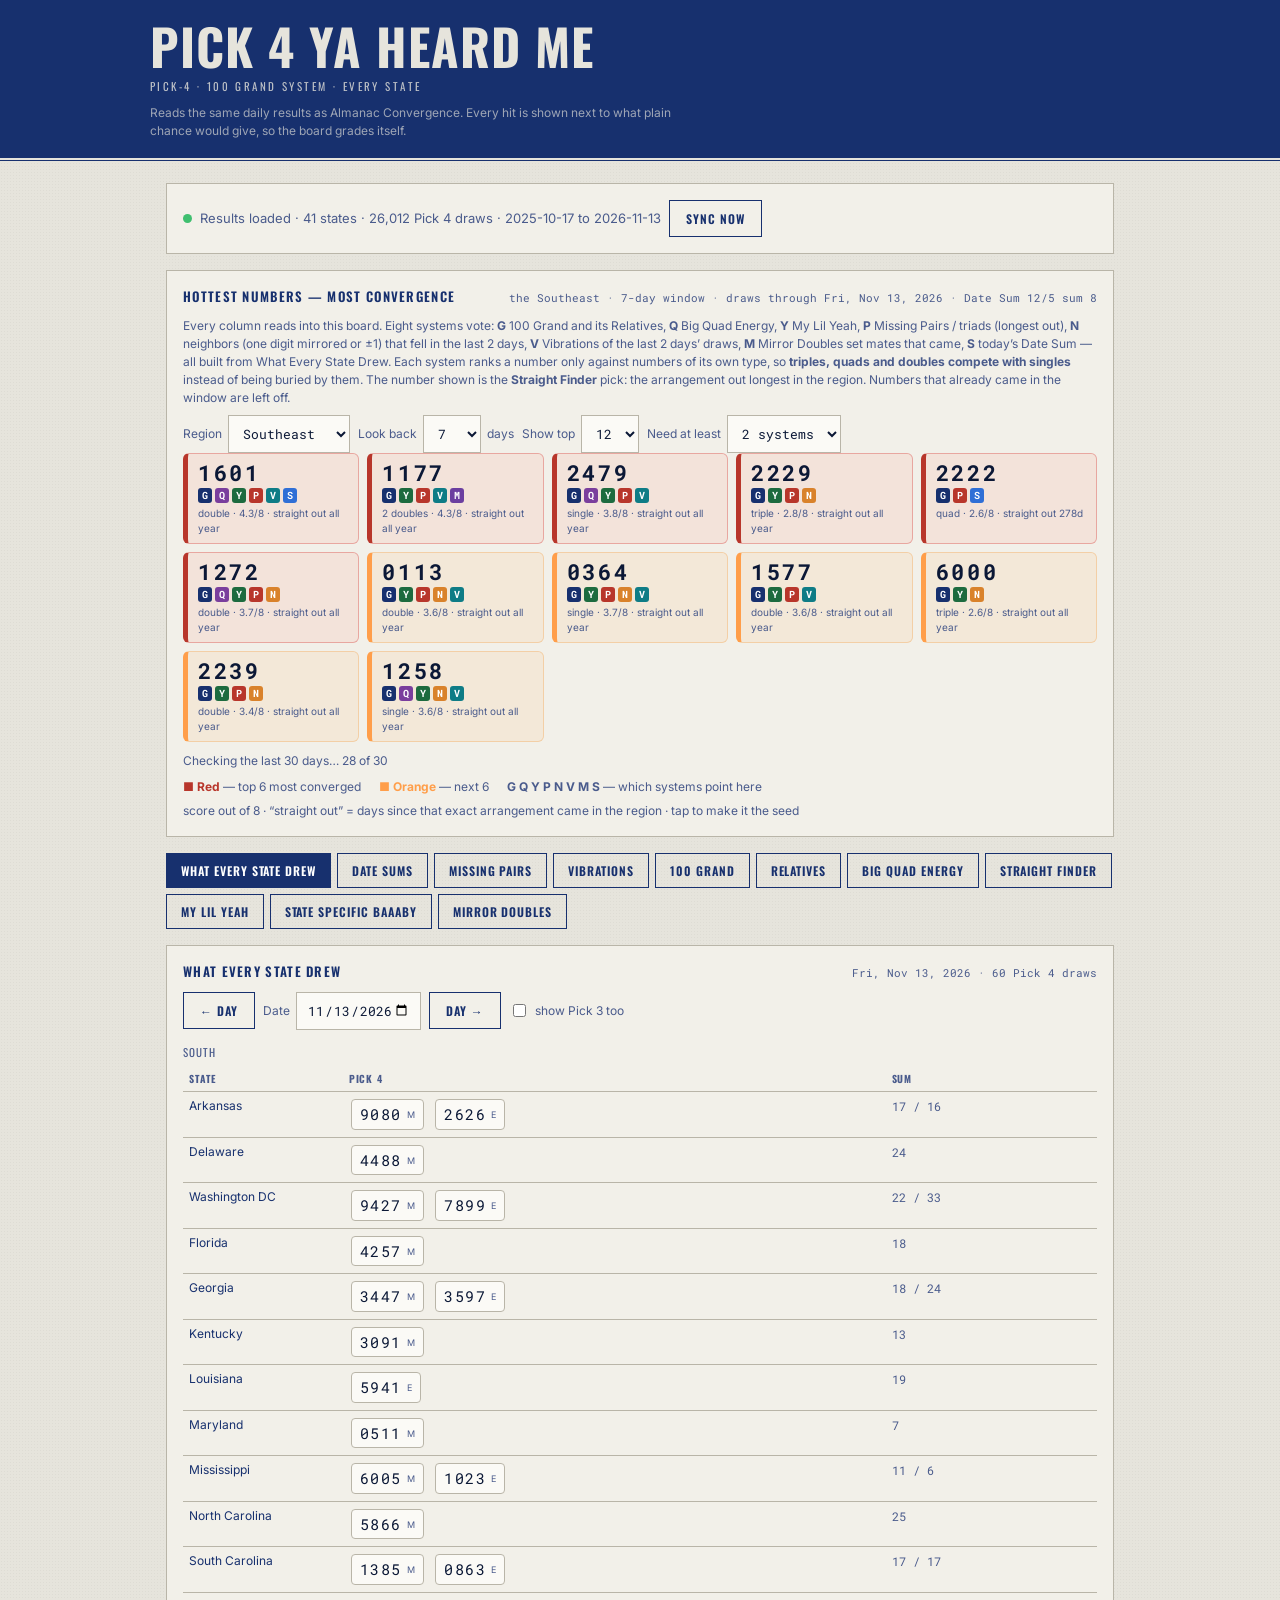
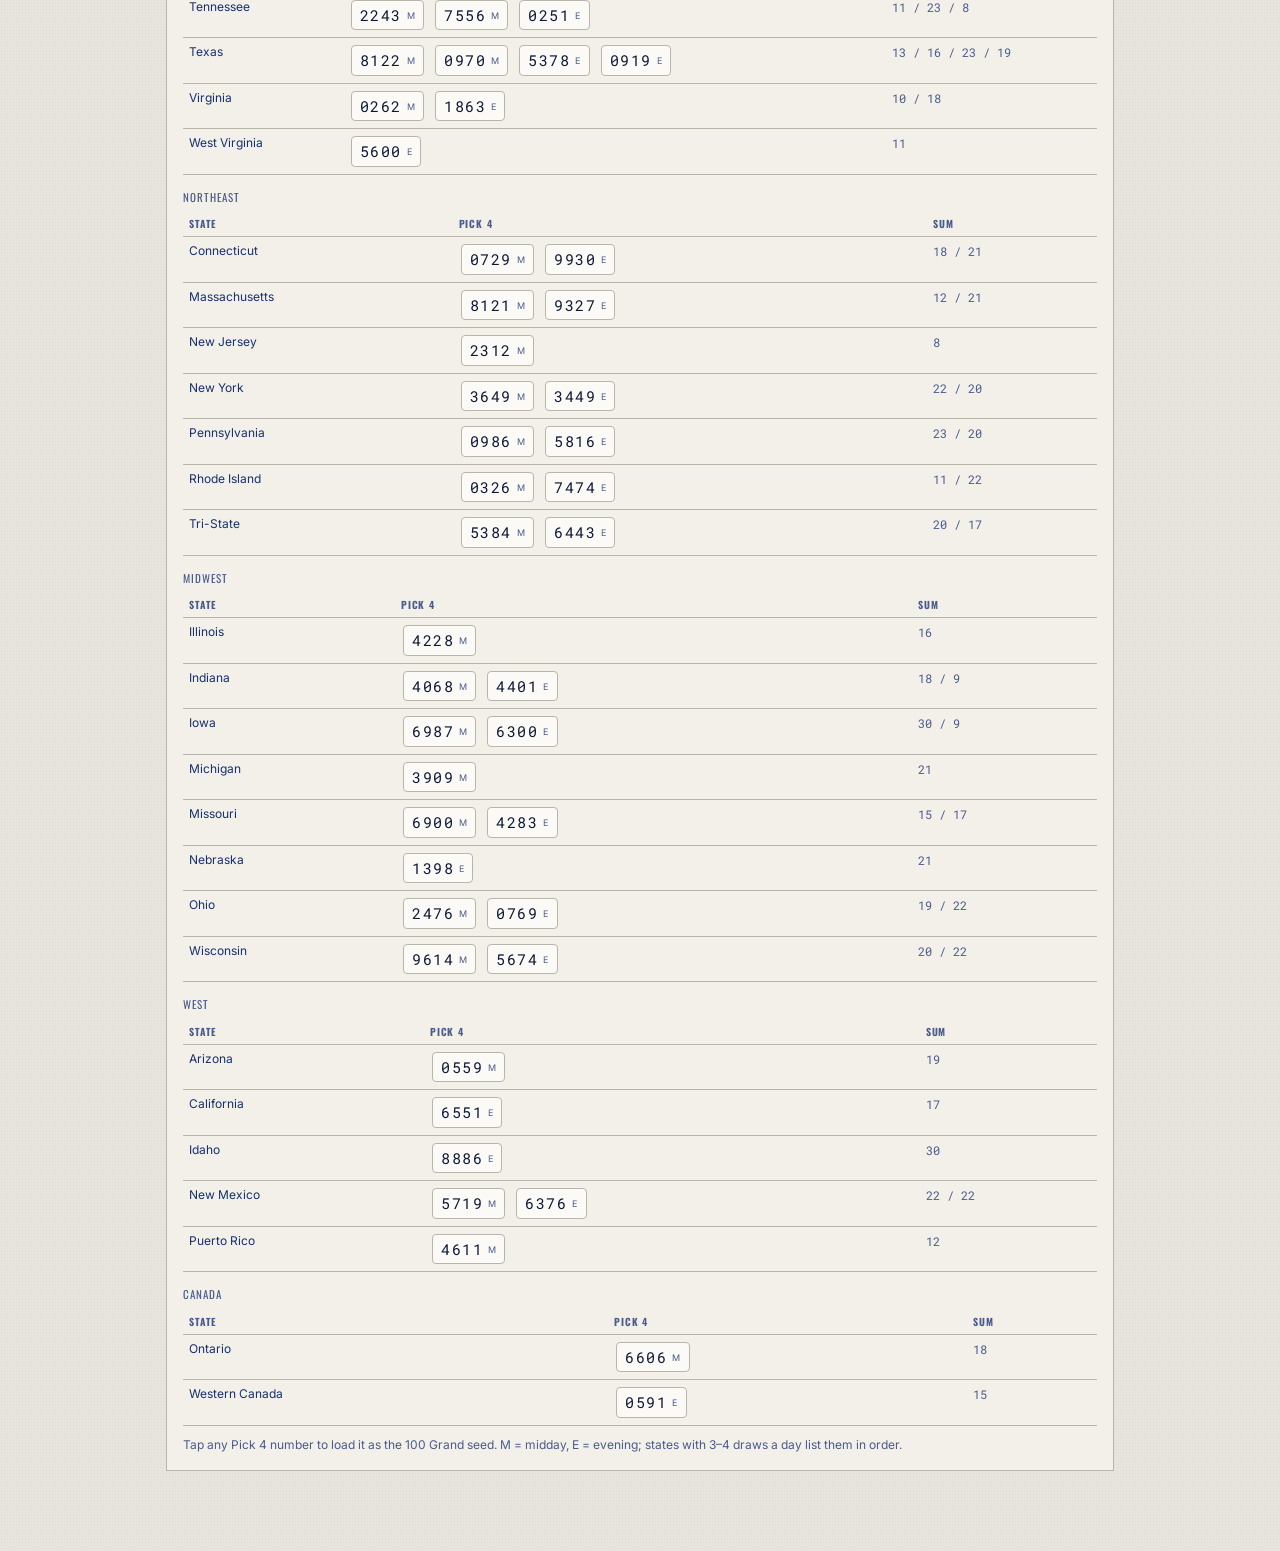
==== docs/pick4/index.html @ 321b31e2 "Sync pages from the claude.ai artifacts (github-push-pending) Almanac: index.html now loads app-26.j" ====
<!doctype html><html><head><meta charset=utf8><meta name=viewport content="width=device-width,initial-scale=1"><style>:root{color-scheme:light}body{margin:0;padding:0;font:14px -apple-system,BlinkMacSystemFont,sans-serif;background:#fff;color:#000}img{max-width:100%}[hidden]:not([hidden=until-found i]){display:none!important}</style></head><body>
<!DOCTYPE html>
<html lang="en"><head>
<meta charset="utf-8">
<meta name="viewport" content="width=device-width,initial-scale=1">
<title>Pick 4 Ya Heard Me</title>
<link rel="preconnect" href="https://fonts.googleapis.com">
<link rel="preconnect" href="https://fonts.gstatic.com" crossorigin>
<link href="https://fonts.googleapis.com/css2?family=Oswald:wght@400;600;700&family=Roboto+Mono:wght@400;500;700&family=Inter:wght@400;500;600&display=swap" rel="stylesheet">
<link rel="stylesheet" href="app.css">
</head><body>
<div class="mast"><div class="mast-in">
  <h1>Pick 4 Ya Heard Me</h1>
  <div class="sub">Pick-4 · 100 Grand system · every state</div>
  <div class="src">Reads the same daily results as Almanac Convergence. Every hit is shown next to what plain chance would give, so the board grades itself.</div>
</div></div>

<div class="wrap">
  <div class="card">
    <div class="feedline"><span class="fdot" id="fdot"></span><span id="feedText">Loading results&hellip;</span>
      <button class="ghost" id="feedSync" onclick="loadFeed(true)">Sync now</button></div>
  </div>

  <div class="card" id="hotCard">
    <h2>Hottest numbers &mdash; most convergence <span class="count" id="hotCount"></span></h2>
    <div class="note" style="margin:0 0 8px">Every column reads into this board. Eight systems vote: <b>G</b> 100 Grand and its Relatives, <b>Q</b> Big Quad Energy, <b>Y</b> My Lil Yeah, <b>P</b> Missing Pairs / triads (longest out), <b>N</b> neighbors (one digit mirrored or &plusmn;1) that fell in the last 2 days, <b>V</b> Vibrations of the last 2 days&rsquo; draws, <b>M</b> Mirror Doubles set mates that came, <b>S</b> today&rsquo;s Date Sum &mdash; all built from What Every State Drew. Each system ranks a number only against numbers of its own type, so <b>triples, quads and doubles compete with singles</b> instead of being buried by them. The number shown is the <b>Straight Finder</b> pick: the arrangement out longest in the region. Numbers that already came in the window are left off.</div>
    <div class="controls" style="margin-top:0">
      <label>Region <select id="hotScope" onchange="renderHot()"><option value="se" selected>Southeast</option><option value="ne">Northeast</option><option value="ce">Central</option><option value="we">West</option><option value="ca">Canada</option><option value="cb">Caribbean</option><option value="all">all states</option></select></label>
      <label>Look back <select id="hotDays" onchange="renderHot()"><option>3</option><option selected>7</option><option>14</option></select> days</label>
      <label>Show top <select id="hotN" onchange="renderHot()"><option>6</option><option selected>12</option><option>24</option></select></label>
      <label>Need at least <select id="hotMin" onchange="renderHot()"><option value="1">1 system</option><option value="2" selected>2 systems</option><option value="3">3 systems</option><option value="4">4 systems</option><option value="5">5 systems</option></select></label>
    </div>
    <div id="hotBoard"></div>
    <div id="hotScore" class="note"></div>
    <div class="legend"><span><b style="color:var(--pen)">&#9632; Red</b> &mdash; top 6 most converged</span><span><b style="color:var(--mark-o)">&#9632; Orange</b> &mdash; next 6</span><span><b>G Q Y P N V M S</b> &mdash; which systems point here</span><span>score out of 8 &middot; &ldquo;straight out&rdquo; = days since that exact arrangement came in the region &middot; tap to make it the seed</span></div>
  </div>

  <div class="tabs">
    <button class="ghost on" data-tab="drew" onclick="showTab('drew')">What Every State Drew</button>
    <button class="ghost" data-tab="sums" onclick="showTab('sums')">Date Sums</button>
    <button class="ghost" data-tab="pairs" onclick="showTab('pairs')">Missing Pairs</button>
    <button class="ghost" data-tab="vibes" onclick="showTab('vibes')">Vibrations</button>
    <button class="ghost" data-tab="grand" onclick="showTab('grand')">100 Grand</button>
    <button class="ghost" data-tab="rel" onclick="showTab('rel')">Relatives</button>
    <button class="ghost" data-tab="bqe" onclick="showTab('bqe')">Big Quad Energy</button>
    <button class="ghost" data-tab="sf" onclick="showTab('sf')">Straight Finder</button>
    <button class="ghost" data-tab="mly" onclick="showTab('mly')">My Lil Yeah</button>
    <button class="ghost" data-tab="need" onclick="showTab('need')">State Specific BAAABY</button>
    <button class="ghost" data-tab="mirr" onclick="showTab('mirr')">Mirror Doubles</button>
  </div>

  <!-- WHAT EVERY STATE DREW -->
  <section id="tab-drew" class="card">
    <h2>What every state drew <span class="count" id="drewCount"></span></h2>
    <div class="controls">
      <button class="ghost" onclick="stepDate(-1)">&larr; Day</button>
      <label>Date <input type="date" id="drewDate" onchange="renderDrew()"></label>
      <button class="ghost" onclick="stepDate(1)">Day &rarr;</button>
      <label><input type="checkbox" id="drewShowP3" onchange="renderDrew()"> show Pick 3 too</label>
    </div>
    <div id="drewBody"></div>
    <div class="note">Tap any Pick 4 number to load it as the 100 Grand seed. M = midday, E = evening; states with 3–4 draws a day list them in order.</div>
  </section>

  <!-- DATE SUMS (same setup as Almanac Convergence) -->
  <section id="tab-sums" class="card" hidden>
    <h2>Date Sum <span class="count">the date&rsquo;s digits added &rarr; that sum&rsquo;s numbers</span></h2>
    <div class="controls">
      <label>Day <input type="date" id="sumsDate" onchange="dsChanged()"></label>
      <label>Add up <select id="dsCount" onchange="dsChanged()"><option value="md">month + day</option><option value="year">month + day + year</option></select></label>
      <label>Play <select id="dsGroup" onchange="dsChanged()"><option value="sum">the sum</option><option value="root">the root (one digit)</option><option value="pair">date sum pairs</option></select></label>
      <label>Region <select id="dsScope" onchange="renderSums()"><option value="all" selected>all states</option><option value="ne">Northeast</option><option value="se">Southeast</option><option value="ce">Central</option><option value="we">West</option><option value="ca">Canada</option><option value="cb">Caribbean</option></select></label>
    </div>
    <div id="sumsBody"></div>
    <div class="note" id="sumsNote"></div>
  </section>

  <!-- MISSING PAIRS -->
  <section id="tab-pairs" class="card" hidden>
    <h2>Missing pairs &mdash; called for today <span class="count">didn&rsquo;t hit yesterday &middot; best numbers to play for each</span></h2>
    <div class="controls">
      <label>State <select id="mpState" onchange="renderMissingToday()"></select></label>
      <label>Look at <select id="mpK" onchange="renderMissingToday()"><option value="3" selected>Triads (123x, 122x)</option><option value="2">Pairs (12xx, 22xx)</option></select></label>
    </div>
    <div id="mpBody" class="note" style="margin-top:10px"></div>
  </section>

  <section id="tab-pairs2" class="card" data-with="pairs" hidden>
    <h2>Missing pairs &mdash; longest out <span class="count" id="pairsCount"></span></h2>
    <div class="controls">
      <label>State <select id="pairsState" onchange="renderPairs()"></select></label>
      <label>Look at
        <select id="pairsK" onchange="renderPairs()"><option value="2">Pairs (2 digits)</option><option value="3">Triads (3 digits)</option></select>
      </label>
      <label>Days back
        <select id="pairsWin" onchange="renderPairs()"><option value="60" selected>60 days</option><option value="90">90 days</option><option value="180">180 days</option></select>
      </label>
    </div>
    <div id="pairsBody"></div>
    <div id="pairsTally" style="margin-top:14px"></div>
    <div class="note" id="pairsNote"></div>
  </section>

  <!-- VIBRATIONS -->
  <section id="tab-vibes" class="card" hidden>
    <h2>Vibrations <span class="count" id="vibesCount"></span></h2>
    <div class="controls">
      <label>Date <input type="date" id="vibesDate" onchange="renderVibes()"></label>
    </div>
    <div id="vibesBody"></div>
    <div class="note" id="vibesNote"></div>
  </section>

  <!-- 100 GRAND -->
  <section id="tab-grand" class="card" hidden>
    <h2>100 Grand <span class="count" id="grandCount"></span></h2>
    <div class="controls">
      <label>State <select id="gState" onchange="seedFromState()"></select></label>
      <label>Seed <input id="gSeed" maxlength="4" inputmode="numeric" pattern="[0-9]*" placeholder="4 digits" style="width:90px" oninput="seedTyped()"></label>
      <label>Region
        <select id="gMode" onchange="renderGrand()">
          <option value="state">This state only</option>
          <option value="ne">Northeast</option>
          <option value="se">Southeast</option>
          <option value="ce">Central</option>
          <option value="we">West</option>
          <option value="ca">Canada</option>
          <option value="cb">Caribbean</option>
          <option value="any">All states</option>
        </select>
      </label>
      <label>Look back
        <select id="gBack" onchange="renderGrand()"><option>7</option><option selected>14</option><option>30</option></select> days
      </label>
    </div>
    <div id="grandBody"></div>
    <div id="nbBody" style="margin-top:14px"></div>
    <details style="margin-top:14px"><summary style="cursor:pointer;font-family:Oswald,sans-serif;text-transform:uppercase;letter-spacing:.09em;font-size:11px;color:var(--ink-soft)">State roll-up — last <span id="ruDays">60</span> days of <span id="ruState"></span></summary>
      <div class="controls" style="margin-top:6px"><label>Days <select id="ruN" onchange="renderRollup()"><option>30</option><option selected>60</option><option>90</option></select></label>
        <label>Fires within <select id="ruK" onchange="renderRollup()"><option value="4">next 4 draws</option><option value="8" selected>next 8 draws</option><option value="12">next 12 draws</option></select></label></div>
      <div id="rollupBody" class="note">Computing&hellip;</div>
    </details>
    <details style="margin-top:14px"><summary style="cursor:pointer;font-family:Oswald,sans-serif;text-transform:uppercase;letter-spacing:.09em;font-size:11px;color:var(--ink-soft)">Scoreboard — every seed since June 1, this region</summary>
      <div class="controls" style="margin-top:6px"><label>Hits counted within <select id="gWin" onchange="renderGrand()"></select></label></div>
      <div id="scoreBody" class="note">Open to compute.</div>
    </details>
    <div class="note">How 100 Grand builds its list: <b>Family +</b> adds 1 to each digit, takes every order, then subtracts 1-2-3-4 by position. <b>Family &minus;</b> subtracts 1, every order, then adds 1-2-3-4. <b>Mirrors</b> flip any digits by +5. Singles give 24+24+15, doubles 12+12+15, double-doubles 6+6, trips 4+4. &ldquo;Chance&rdquo; is the hit rate a random list of the same size would get against the same draws.</div>
  </section>

  <!-- RELATIVES (backward: who pointed at this number) -->
  <section id="tab-rel" class="card" hidden>
    <h2>Relatives &mdash; lookup a number <span class="count">where it&rsquo;s due &middot; who triggered it</span></h2>
    <div class="controls">
      <label>Number <input id="lkNum" maxlength="4" inputmode="numeric" pattern="[0-9]*" placeholder="4 digits" style="width:90px" oninput="lkTyped()"></label>
      <label>State <select id="lkState" onchange="renderLookup()"></select></label>
      <label>Region <select id="lkScope" onchange="renderLookup()"><option value="state" selected>this state</option><option value="ne">Northeast</option><option value="se">Southeast</option><option value="ce">Central</option><option value="we">West</option><option value="ca">Canada</option><option value="cb">Caribbean</option><option value="all">all states</option></select></label>
      <label>Who triggered it: last <select id="lkDays" onchange="renderLookup()"><option>7</option><option>14</option><option selected>35</option><option>60</option></select> days</label>
    </div>
    <div class="controls" style="margin-top:10px"><label>Where it&rsquo;s due: look back <select id="lkWDays" onchange="renderLookup()"><option selected>7</option><option>14</option><option>30</option><option>60</option></select> days</label></div>
    <div id="lkWhere" style="margin-top:6px"></div>
    <div id="lookupBody" class="note" style="margin-top:10px"></div>
    <div class="note">Backward look: every draw in the window whose 100 Grand list held this number. The forward look &mdash; what this number points to and what&rsquo;s still to come &mdash; is on the 100 Grand tab with it as the seed.</div>
  </section>

  <!-- BIG QUAD ENERGY -->
  <section id="tab-bqe" class="card" hidden>
    <h2>Big Quad Energy <span class="count" id="bqeCount"></span></h2>
    <div class="controls">
      <label>State <select id="bqState" onchange="renderBQE()"></select></label>
      <label>Region <select id="bqScope" onchange="renderBQE()"><option value="state">this state</option><option value="ne">Northeast</option><option value="se" selected>Southeast</option><option value="ce">Central</option><option value="we">West</option><option value="ca">Canada</option><option value="cb">Caribbean</option><option value="all">all states</option></select></label>
      <label>Look back <select id="bqDays" onchange="renderBQE()"><option>7</option><option selected>14</option><option>30</option><option>60</option></select> days</label>
      <label>Sort <select id="bqSort" onchange="renderBQE()"><option value="strength">strongest set first</option><option value="quad">by quad</option></select></label>
    </div>
    <div id="bqeBody"></div>
    <div class="note">Each quad has the 10 relatives from Marcus&rsquo;s chart. <b style="color:var(--pen)">&#10005;</b> = came in the window (boxed; tap for where), <b style="color:var(--green)">&#10003;</b> = still to come. &ldquo;Strength&rdquo; is how many of the 10 came against how many a random set of 10 singles would have in the same draws &mdash; 1.00x is plain chance. The quad log at the bottom shows every quad in the feed and how its set behaved around it.</div>
  </section>

  <!-- STRAIGHT FINDER (same as Almanac Convergence) -->
  <section id="tab-sf" class="card" hidden>
    <h2>Straight Finder <span class="count">which way is longest out</span></h2>
    <div class="controls">
      <label>Number <input id="sfBox" inputmode="numeric" pattern="[0-9]*" maxlength="4" placeholder="1122" style="width:90px" oninput="sfTyped()"></label>
      <label>Draw <select id="sfSlot" onchange="renderStraight()"><option value="m" selected>Midday</option><option value="e">Evening</option><option value="b">Both</option></select></label>
      <label>Region <select id="sfRegion" onchange="document.getElementById('sfState').value='';renderStraight()"><option value="all">All states</option><option value="ne">Northeast</option><option value="se">Southeast</option><option value="ce">Central</option><option value="we">West</option><option value="ca">Canada</option><option value="cb">Caribbean</option></select></label>
      <label>State <select id="sfState" onchange="renderStraight()"><option value="">Any</option></select></label>
    </div>
    <div id="sfOut" class="note" style="margin-top:10px">Type a four-digit number.</div>
  </section>

  <!-- MY LIL YEAH — Pick 4 Family Tree -->
  <section id="tab-mly" class="card" hidden>
    <h2>My Lil Yeah <span class="count">Family Tree &mdash; a main number and the relatives that hit around it</span></h2>
    <div class="controls">
      <label>Number <input id="mlyNum" maxlength="4" inputmode="numeric" pattern="[0-9]*" placeholder="4 digits" style="width:90px" oninput="mlyTyped()"></label>
      <label>State <select id="mlyState" onchange="renderMLY()"></select></label>
      <label>Region <select id="mlyScope" onchange="renderMLY()"><option value="state">this state</option><option value="ne">Northeast</option><option value="se" selected>Southeast</option><option value="ce">Central</option><option value="we">West</option><option value="ca">Canada</option><option value="cb">Caribbean</option><option value="all">all states</option></select></label>
      <label>Look back <select id="mlyDays" onchange="renderMLY()"><option>7</option><option selected>14</option><option>30</option></select> days</label>
    </div>
    <div id="mlyBody" class="note" style="margin-top:10px">Type a four-digit number, or tap one anywhere on the page.</div>
    <details style="margin-top:14px"><summary style="cursor:pointer;font-family:Oswald,sans-serif;text-transform:uppercase;letter-spacing:.09em;font-size:11px;color:var(--ink-soft)">Live board &mdash; mains drawn in the window and which relatives are still to come</summary><div id="mlyBoard" class="note">Open to compute.</div></details>
    <details style="margin-top:10px"><summary style="cursor:pointer;font-family:Oswald,sans-serif;text-transform:uppercase;letter-spacing:.09em;font-size:11px;color:var(--ink-soft)">Does the book work? &mdash; scorecard on every draw in the feed</summary><div id="mlyScore" class="note">Open to compute.</div></details>
    <div class="note">From the <i>Pick 4: Family Tree</i> book: look up any Pick 4 number (boxed), and the numbers in its row are the relatives expected to hit around it. The book says it works for all-state play and for tracking one state, and that relatives of a number that has <b>repeated</b> are stronger. Every claim is scored here against chance.</div>
  </section>

  <!-- STATE NEEDS — all four systems as one unit, per state -->
  <section id="tab-need" class="card" hidden>
    <h2>State Specific BAAABY <span class="count">all four systems as one unit &mdash; what fired in this state, what&rsquo;s due here</span></h2>
    <div class="controls">
      <label>State <select id="ndState" onchange="renderNeed()"></select></label>
      <label>Look back <select id="ndDays" onchange="renderNeed()"><option>30</option><option selected>60</option><option>90</option></select> days</label>
      <label>Region help <select id="ndRegion" onchange="renderNeed()"><option value="0">this state only</option><option value="0.5" selected>add half of the region average</option><option value="1">add the region average</option></select></label>
      <label>Show top <select id="ndN" onchange="renderNeed()"><option>10</option><option selected>20</option><option>40</option></select></label>
    </div>
    <div id="needBody" class="note" style="margin-top:10px"></div>
    <div class="famh" style="margin-top:14px">Where should a number fall? <span class="me">type a number &rarr; every state ranked by how many of its relatives have fallen there</span></div>
    <div class="controls" style="margin-top:4px"><label>Number <input id="ndNum" maxlength="4" inputmode="numeric" pattern="[0-9]*" placeholder="6666" style="width:90px" oninput="ndTyped()"></label></div>
    <div id="needWhere" class="note"></div>
    <details style="margin-top:14px"><summary style="cursor:pointer;font-family:Oswald,sans-serif;text-transform:uppercase;letter-spacing:.09em;font-size:11px;color:var(--ink-soft)">Does pull work? &mdash; scorecard for this state</summary><div id="needScore" class="note">Open to compute.</div></details>
    <div class="note"><b>Pull</b> = how many relatives of a number have fallen in this state in the window, counting all four systems: <b>G</b> seeds drawn here whose 100 Grand list holds it, <b>Q</b> Big Quad relatives of its set that fell here, <b>Y</b> Family Tree relatives that fell here, <b>S</b> +1 if it is in today&rsquo;s Date Sum group. Numbers that already came in the window are left off the &ldquo;due&rdquo; list. Chance is shown beside every count: a number with many relatives is usually a single (24 ways) and would be expected more often anyway.</div>
  </section>
  <section id="tab-mirr" class="card" hidden>
    <h2>Mirror Doubles <span class="count">10 sets &mdash; a single and its four mirror doubles (0&harr;5 1&harr;6 2&harr;7 3&harr;8 4&harr;9)</span></h2>
    <div class="controls">
      <label>State <select id="mdState" onchange="renderMD()"></select></label>
      <label>Count hits <select id="mdScope" onchange="renderMD()"><option value="state">in this state only</option><option value="region">in its region</option><option value="all" selected>in all states</option></select></label>
      <label>Look back <select id="mdDays" onchange="renderMD()"><option>7</option><option selected>14</option><option>30</option></select> days</label>
    </div>
    <div id="mdBody" class="note" style="margin-top:10px"></div>
  </section>
</div>
<script src="tree.js"></script>
<script src="app.js"></script>
</body></html>

</body></html>
---- docs/pick4/app.css ----
:root{
  --news:#E6E4DC; --news-2:#DCD9CF; --card:#F2F0E9;
  --ink:#17306E; --ink-2:#0B1836; --ink-soft:#4A5B8C;
  --mark-y:#FFD84D; --mark-o:#FF9E4A; --mark-c:#7BD9E8;
  --pen:#B8362B; --rule:#B9B5A8; --green:#1D6B3F; --blue:#2F6FD6;
}
*{box-sizing:border-box}
body{margin:0;background:var(--news);color:var(--ink-2);
  font-family:Inter,system-ui,sans-serif;font-size:15px;line-height:1.5;
  background-image:radial-gradient(rgba(0,0,0,.035) 1px,transparent 1px);background-size:3px 3px}
.wrap{max-width:980px;margin:0 auto;padding:0 16px 64px}
.mast{background:var(--ink);color:var(--news);margin:0 0 20px;padding:22px 16px 18px;border-bottom:5px double var(--news)}
.mast-in{max-width:980px;margin:0 auto}
.mast h1{font-family:Oswald,sans-serif;font-weight:700;font-size:clamp(30px,7vw,50px);letter-spacing:.02em;margin:0;line-height:.95;text-transform:uppercase}
.mast .sub{font-family:Oswald,sans-serif;letter-spacing:.22em;text-transform:uppercase;font-size:11px;opacity:.8;margin-top:8px}
.mast .src{font-size:12px;opacity:.65;margin-top:10px;max-width:70ch}
h2{font-family:Oswald,sans-serif;font-weight:600;text-transform:uppercase;letter-spacing:.1em;font-size:13px;margin:0 0 10px;color:var(--ink);display:flex;align-items:baseline;gap:10px;flex-wrap:wrap}
h2 .count{font-family:'Roboto Mono',monospace;font-size:11px;color:var(--ink-soft);font-weight:400;letter-spacing:0;text-transform:none;margin-left:auto}
.card{background:var(--card);border:1px solid var(--rule);padding:16px;margin-bottom:16px}
select,input{font-family:'Roboto Mono',monospace;font-size:13px;background:#FBFAF6;border:1px solid var(--rule);color:var(--ink-2);padding:8px 10px}
button{cursor:pointer;font-family:Oswald,sans-serif;text-transform:uppercase;letter-spacing:.08em;font-size:12px;font-weight:600;border:1px solid var(--ink);background:var(--ink);color:var(--news);padding:9px 16px}
button:hover{background:var(--ink-2)}
button.ghost{background:transparent;color:var(--ink)}
button.ghost:hover{background:rgba(23,48,110,.08)}
button.on{background:var(--ink);color:#fff}
.controls{display:flex;gap:8px;align-items:center;flex-wrap:wrap;margin-top:10px}
.controls label{font-size:12px;color:var(--ink-soft);display:flex;align-items:center;gap:6px}

/* tabs */
.tabs{display:flex;flex-wrap:wrap;gap:6px;margin:0 0 16px}
.tabs button{padding:8px 14px}
.tabs button.ghost.on{background:var(--ink);color:#fff}

/* feed line */
.feedline{display:flex;align-items:center;gap:8px;font-size:13px;color:var(--ink-soft);flex-wrap:wrap}
.fdot{width:9px;height:9px;border-radius:50%;background:var(--mark-o);display:inline-block}
.fdot.ok{background:#3FBF6F}.fdot.bad{background:var(--pen)}

/* chips */
.chip{display:inline-block;font-family:'Roboto Mono',monospace;font-size:13px;letter-spacing:.08em;border:1px solid var(--rule);background:#FBFAF6;padding:3px 8px;border-radius:4px;margin:2px;position:relative;cursor:pointer}
.chip.box{border-color:var(--blue);background:rgba(47,111,214,.14);font-weight:700}
.chip.str{border-color:var(--green);background:#DFF0E4;font-weight:700;box-shadow:inset 0 0 0 1px var(--green)}
.chip.seed{border-color:var(--ink);background:var(--ink);color:#fff;font-weight:700;font-size:16px}
.chip .mk{font-family:Inter,sans-serif;font-size:9px;letter-spacing:.04em;margin-left:5px;vertical-align:2px;color:var(--ink-soft)}
.chip.str .mk{color:var(--green)}.chip.box .mk{color:var(--blue)}
.legend{display:flex;flex-wrap:wrap;gap:6px 18px;font-size:12px;color:var(--ink-soft);margin-top:8px}

/* tables */
table.tbl{width:100%;border-collapse:collapse;font-family:'Roboto Mono',monospace;font-size:12px}
table.tbl td,table.tbl th{border-bottom:1px solid var(--rule);padding:5px 6px;text-align:left;vertical-align:top}
table.tbl th{font-family:Oswald,sans-serif;text-transform:uppercase;letter-spacing:.08em;font-size:10px;color:var(--ink-soft)}
.tscroll{overflow-x:auto;max-width:100%}
.stname{font-family:Inter,sans-serif;font-size:12px;color:var(--ink);white-space:nowrap}
.stname small{color:var(--ink-soft)}
.region{font-family:Oswald,sans-serif;text-transform:uppercase;letter-spacing:.09em;font-size:11px;color:var(--ink-soft);margin:14px 0 6px}
.num{font-size:15px;letter-spacing:.1em}
.me{font-size:9px;color:var(--ink-soft);margin-left:3px;font-family:Inter,sans-serif}

/* 100 grand */
.seedbar{display:flex;flex-wrap:wrap;gap:8px 14px;align-items:center}
.seedbig{font-family:'Roboto Mono',monospace;font-size:34px;font-weight:700;letter-spacing:.14em;color:var(--ink);line-height:1}
.seedkind{font-family:Oswald,sans-serif;text-transform:uppercase;letter-spacing:.1em;font-size:12px;color:var(--ink-soft)}
.fam{border:1px solid var(--rule);border-radius:6px;padding:8px 10px;background:rgba(255,255,255,.5);margin-top:8px}
.famh{font-family:Oswald,sans-serif;font-size:11px;letter-spacing:.08em;text-transform:uppercase;color:var(--ink-soft);margin-bottom:4px;display:flex;gap:10px;align-items:baseline}
.famh span{font-family:'Roboto Mono',monospace;font-size:11px;letter-spacing:0;text-transform:none;margin-left:auto}
.fams{display:grid;grid-template-columns:repeat(auto-fill,minmax(min(300px,100%),1fr));gap:8px}
.score{display:grid;grid-template-columns:repeat(auto-fit,minmax(min(150px,100%),1fr));gap:8px;margin:10px 0}
.score div{background:#FBFAF6;border:1px solid var(--rule);padding:9px;text-align:center}
.score .v{font-family:'Roboto Mono',monospace;font-weight:700;font-size:22px;color:var(--ink)}
.score .v small{font-size:12px;font-weight:500;opacity:.7}
.score .l{font-size:10px;color:var(--ink-soft);text-transform:uppercase;letter-spacing:.06em}
.verdict{background:#FFF4D6;border:2px solid var(--mark-o);padding:10px 12px;margin:10px 0;font-size:13px;line-height:1.5}
.verdict.good{background:#DFF0E4;border-color:var(--green)}
.verdict b{font-family:'Roboto Mono',monospace}
.hitrow{display:flex;flex-wrap:wrap;gap:6px;align-items:center;margin:4px 0;font-size:13px}
.hitrow .when{font-family:Inter,sans-serif;font-size:12px;color:var(--ink-soft);min-width:170px}
.note{font-size:12px;color:var(--ink-soft);margin-top:10px;line-height:1.5}
.soon{font-size:13px;color:var(--ink-soft);border:1px dashed var(--rule);padding:14px;text-align:center}
.bar{height:10px;background:#DCD9CF;border-radius:5px;position:relative;margin:6px 0 2px;overflow:hidden}
.bar i{position:absolute;left:0;top:0;bottom:0;background:var(--blue)}
.bar b{position:absolute;top:-3px;bottom:-3px;width:2px;background:var(--pen)}
.barl{display:flex;justify-content:space-between;font-size:11px;color:var(--ink-soft)}
@media(max-width:560px){.seedbig{font-size:28px}.score .v{font-size:18px}}

/* came / still to come */
.chip.gone{border-color:#E8A7A0;background:rgba(255,107,94,.10);color:#7a2a22}
.chip.gone .mk{color:var(--pen);font-weight:700;font-size:13px}
.chip.watch{border-color:#8fcf9f;background:rgba(29,107,63,.08)}
.chip.watch .mk{color:var(--green);font-weight:700;font-size:13px}
.lbwrap{border:1px solid var(--rule);border-radius:6px;padding:10px 12px;background:rgba(255,255,255,.55);margin:10px 0}
.lbhead{display:flex;flex-wrap:wrap;gap:8px 16px;align-items:center;margin-bottom:6px}
.lbhead .famh{margin:0}

/* date sum (Almanac look) */
.dshead{display:flex;flex-wrap:wrap;align-items:baseline;gap:6px 14px;margin-bottom:6px}
.dsdate{font-family:Oswald,sans-serif;font-size:26px;letter-spacing:.04em}
.dsmath{font-family:'Roboto Mono',monospace;font-size:15px}
.dsmath b{font-size:20px;color:var(--blue)}
.dsplay{font-size:13px;color:var(--ink-soft)}
.dsrow{font-size:13px;margin:4px 0;display:flex;flex-wrap:wrap;align-items:center;gap:5px}
.dsx{color:var(--ink-soft);font-size:12px}
.chip.dshit{border-color:var(--blue);background:rgba(47,111,214,.10);font-weight:700}
.chip .ago{font-family:Inter,sans-serif;font-size:9px;opacity:.6;margin-left:4px}
.dslist{margin:6px 0;border:1px solid var(--rule);border-radius:6px;padding:6px 10px}
.dslist summary{cursor:pointer;font-size:13px}
.dsway{margin:6px 0 2px;display:flex;flex-wrap:wrap;gap:4px;align-items:center}
.dswn{font-size:11px;color:var(--ink-soft);min-width:150px}
table.dst td{font-size:12px;vertical-align:top}
.dscame{font-family:'Roboto Mono',monospace;font-size:12px}
.dscame span{font-family:Inter,sans-serif;font-size:10px;color:var(--ink-soft)}
.dssum{display:grid;grid-template-columns:repeat(2,1fr);gap:8px;margin:8px 0}
.dssum>div{background:#FBFAF6;border:1px solid var(--rule);padding:8px 10px}
.dssum .l{font-size:10px;color:var(--ink-soft);text-transform:uppercase;letter-spacing:.06em}
.dssum .v{font-family:'Roboto Mono',monospace;font-size:13px;line-height:1.5}
@media(max-width:560px){.dssum{grid-template-columns:1fr}}

/* hottest board */
.heatgrid{display:grid;grid-template-columns:repeat(auto-fill,minmax(min(150px,100%),1fr));gap:8px}
.heat{border:1px solid var(--rule);border-left:5px solid var(--rule);border-radius:6px;padding:7px 10px;background:rgba(255,255,255,.55);cursor:pointer}
.heat.hot{border-color:#E8A7A0;border-left-color:var(--pen);background:rgba(255,107,94,.10)}
.heat.warm{border-color:#F3CFA6;border-left-color:var(--mark-o);background:rgba(255,158,74,.10)}
.heat .hn{font-family:'Roboto Mono',monospace;font-size:22px;font-weight:700;letter-spacing:.12em;line-height:1.1}
.heat .ht{display:flex;gap:3px;flex-wrap:wrap;margin:3px 0}
.heat .ht i{font-style:normal;font-family:'Roboto Mono',monospace;font-size:10px;font-weight:700;border-radius:3px;padding:0 4px;color:#fff}
.hG{background:#17306E}.hQ{background:#7A3E9D}.hS{background:#2F6FD6}.hY{background:#1D6B3F}.hP{background:#B8362B}.hN{background:#D9822B}.hV{background:#0E7C86}.hM{background:#6B3FA0}
.heat .hs{font-size:10px;color:var(--ink-soft);margin-top:2px}
.heat .hw{font-size:11px;color:var(--ink-soft);line-height:1.4}

/* straight finder (Almanac look) */
.sfhead{font-size:14px;margin-bottom:8px}
.sfplay{background:#1D6B3F;color:#fff;font-family:Oswald,sans-serif;letter-spacing:.04em;padding:8px 12px;border-radius:6px;margin-bottom:10px;font-size:15px}
.sfplay b{font-size:20px;letter-spacing:.08em}
.sfins{display:block;font-family:inherit;font-size:12px;letter-spacing:0;opacity:.9;margin-top:3px}
table.sft tr.sftop td{background:#DFF0E4;font-weight:700}
table.sft td.dnum{font-family:'Roboto Mono',monospace;font-size:14px;letter-spacing:.06em}
.sfsub{font-family:Oswald,sans-serif;text-transform:uppercase;letter-spacing:.09em;font-size:11px;color:var(--ink-soft);margin:14px 0 6px}
.chip.hotr{border-color:var(--pen);background:var(--pen);color:#fff;font-weight:700}
.chip.warmo{border-color:#D9822B;background:rgba(217,130,43,.18);color:#7a4310;font-weight:700}
.chip.hit{border-color:var(--green);background:var(--green);color:#fff;font-weight:700}
.chip.hit .mk{color:#fff}
.chkrow td{vertical-align:top}
.chkrow .chip{margin:1px 2px;font-size:12px}
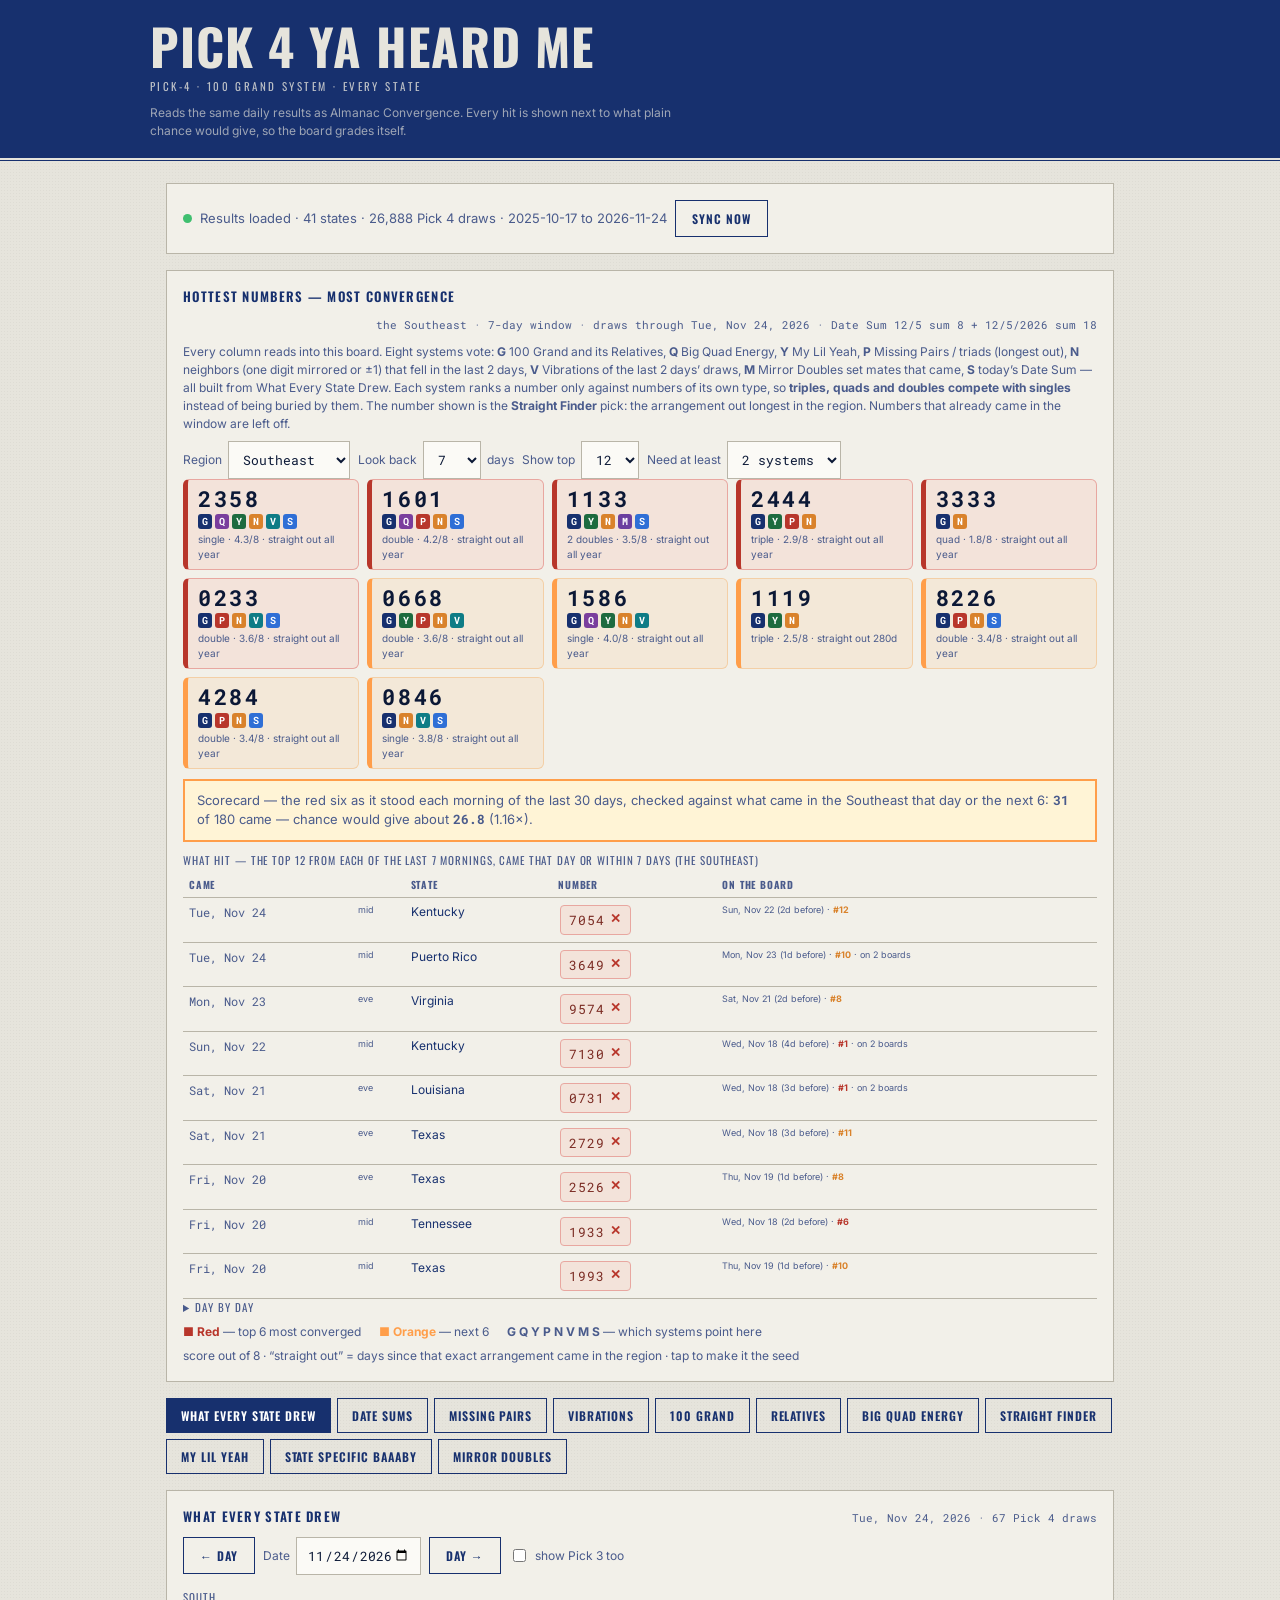
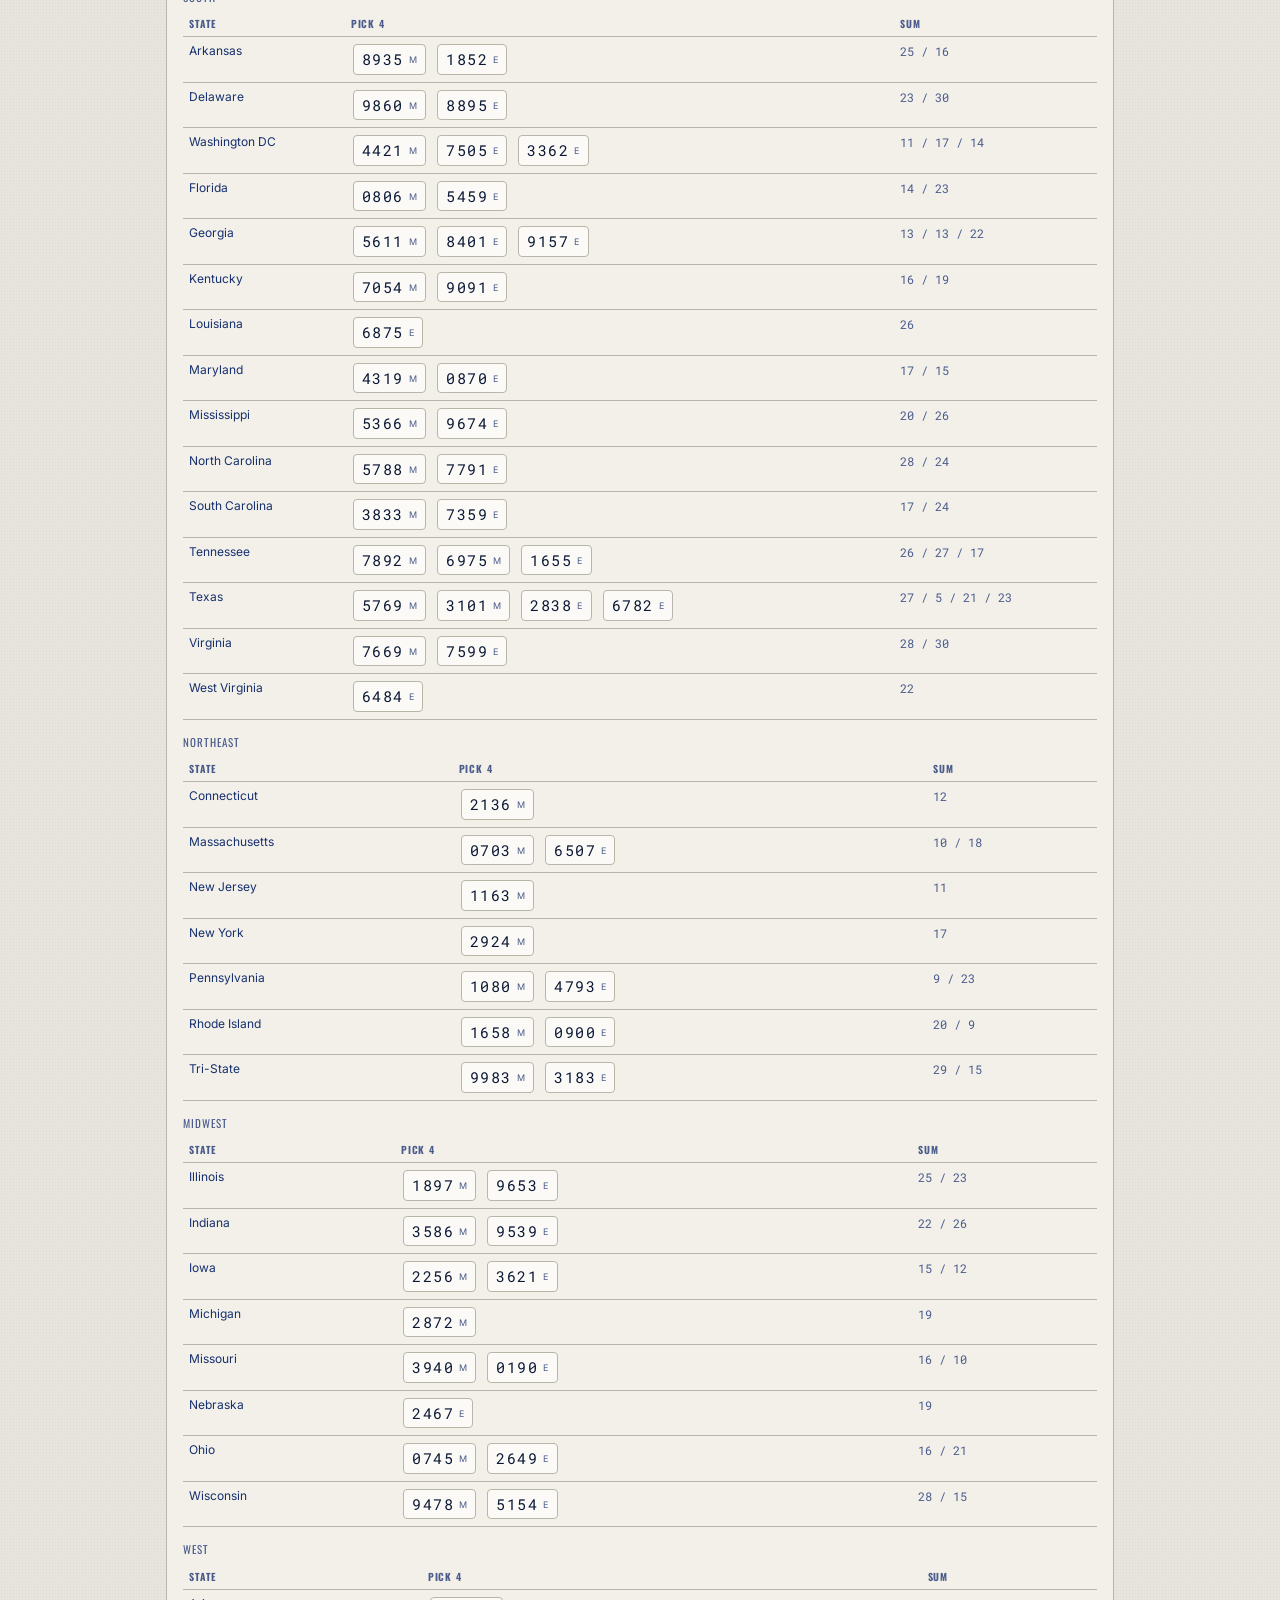
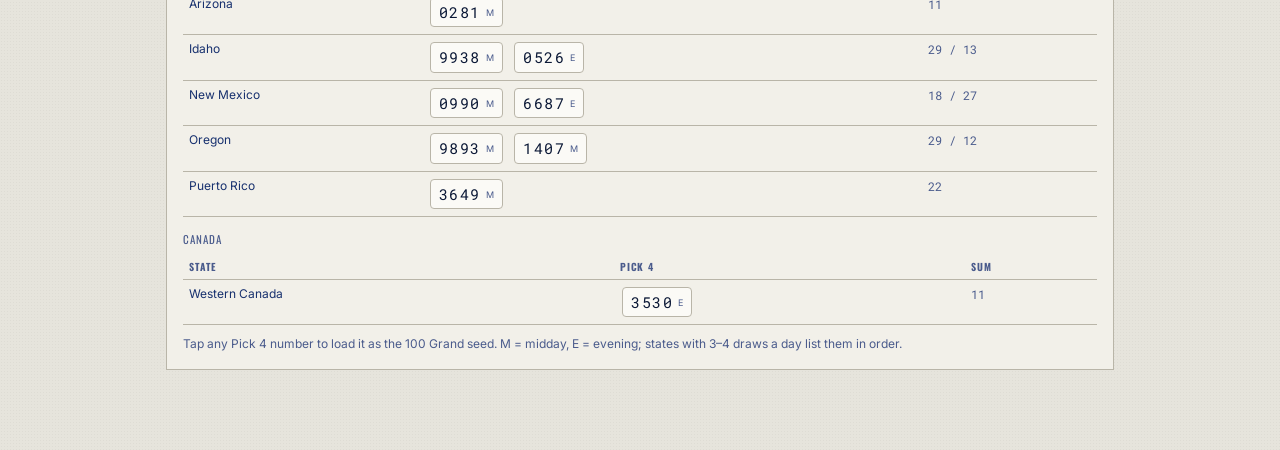
==== commit 6fc3b453: "Pick 4: Date Sum 'both' (month+day and +year) is the team default A number gets the S point if it ma" ====
--- a/docs/pick4/index.html
+++ b/docs/pick4/index.html
@@ -67,7 +67,7 @@
     <h2>Date Sum <span class="count">the date&rsquo;s digits added &rarr; that sum&rsquo;s numbers</span></h2>
     <div class="controls">
       <label>Day <input type="date" id="sumsDate" onchange="dsChanged()"></label>
-      <label>Add up <select id="dsCount" onchange="dsChanged()"><option value="md">month + day</option><option value="year">month + day + year</option></select></label>
+      <label>Add up <select id="dsCount" onchange="dsChanged()"><option value="both" selected>both (month + day, and + year)</option><option value="md">month + day</option><option value="year">month + day + year</option></select></label>
       <label>Play <select id="dsGroup" onchange="dsChanged()"><option value="sum">the sum</option><option value="root">the root (one digit)</option><option value="pair">date sum pairs</option></select></label>
       <label>Region <select id="dsScope" onchange="renderSums()"><option value="all" selected>all states</option><option value="ne">Northeast</option><option value="se">Southeast</option><option value="ce">Central</option><option value="we">West</option><option value="ca">Canada</option><option value="cb">Caribbean</option></select></label>
     </div>
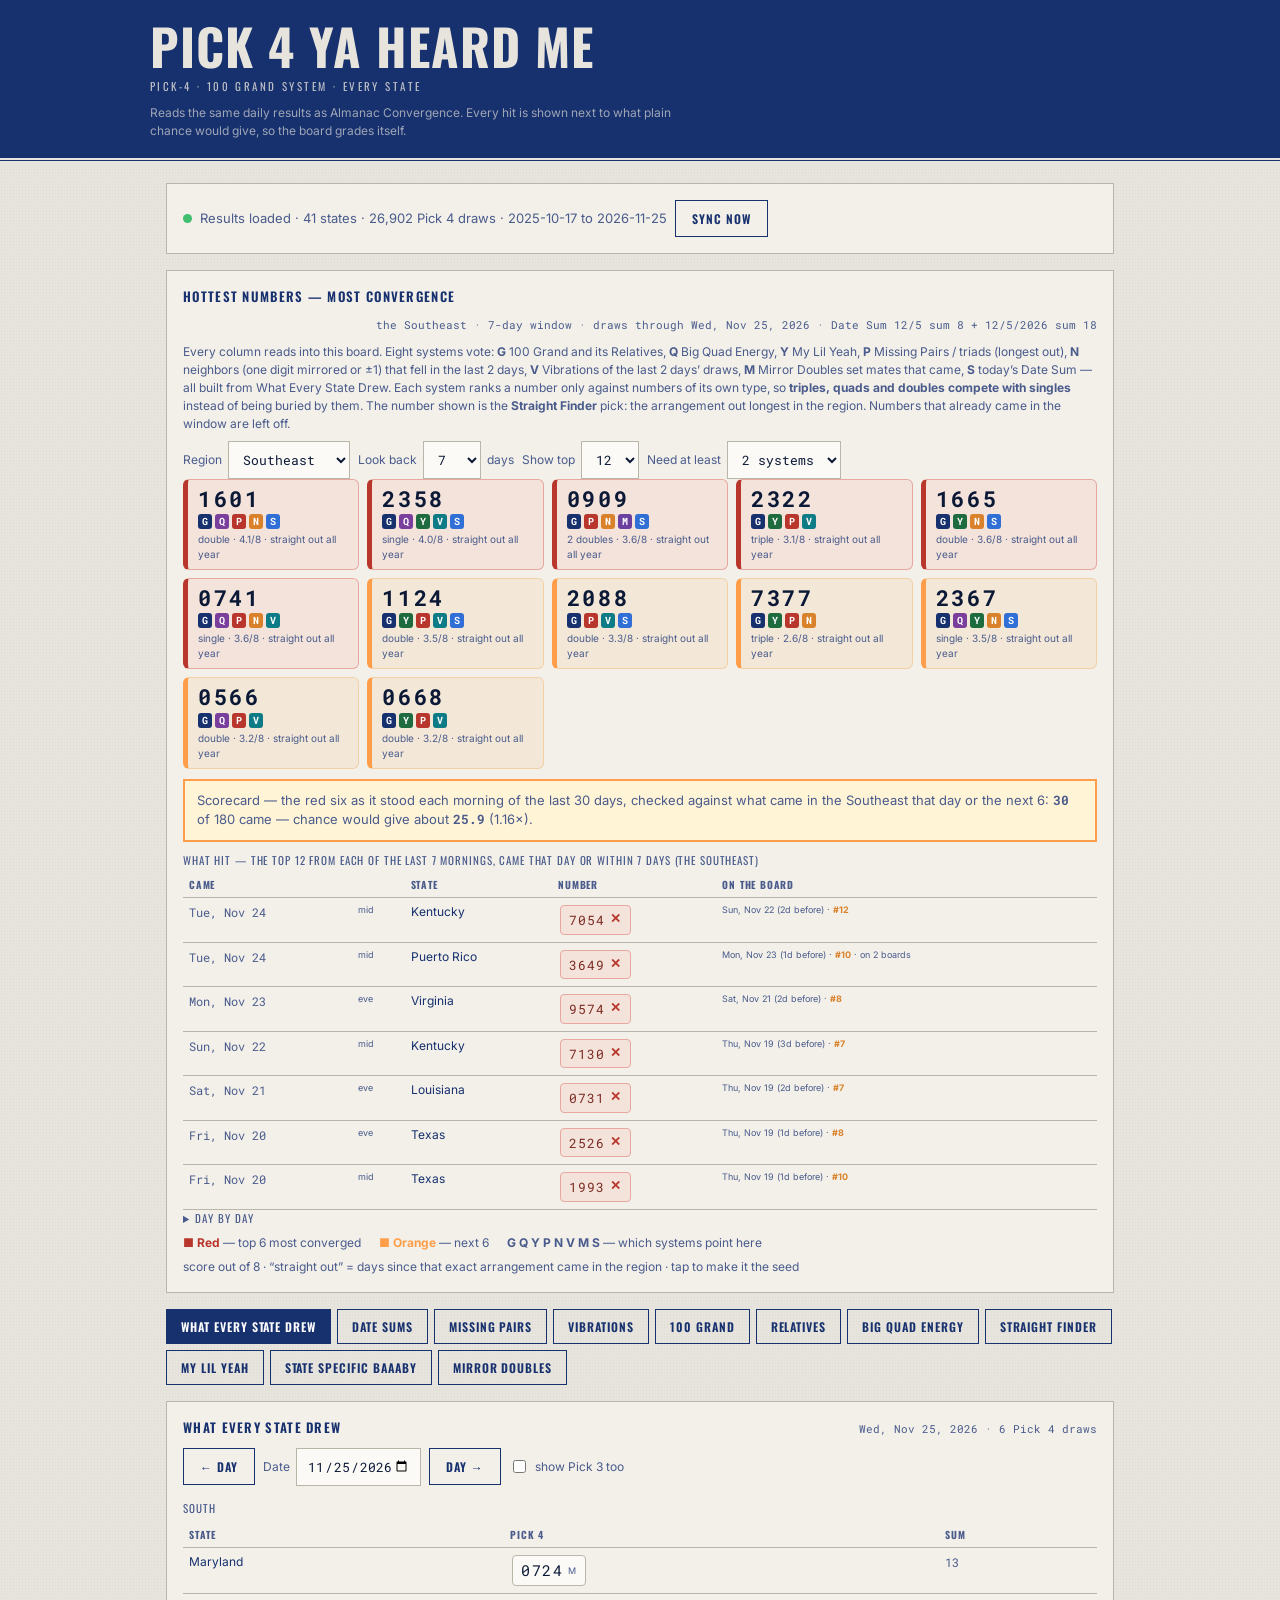
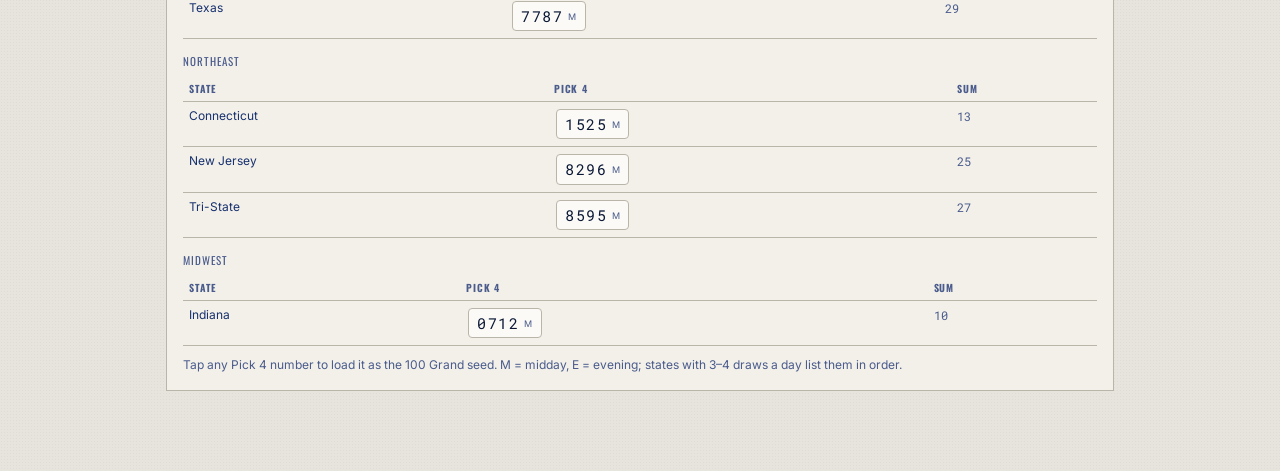
==== commit 95154a92: "Pick 4: sync page from claude.ai (last digit sum pairs, rank/show controls; Show all = every number " ====
--- a/docs/pick4/index.html
+++ b/docs/pick4/index.html
@@ -68,7 +68,7 @@
     <div class="controls">
       <label>Day <input type="date" id="sumsDate" onchange="dsChanged()"></label>
       <label>Add up <select id="dsCount" onchange="dsChanged()"><option value="both" selected>both (month + day, and + year)</option><option value="md">month + day</option><option value="year">month + day + year</option></select></label>
-      <label>Play <select id="dsGroup" onchange="dsChanged()"><option value="sum">the sum</option><option value="root">the root (one digit)</option><option value="pair">date sum pairs</option></select></label>
+      <label>Play <select id="dsGroup" onchange="dsChanged()"><option value="sum">the sum</option><option value="root">the root (one digit)</option><option value="pair">date sum pairs</option><option value="last">last digit sum pairs</option></select></label>
       <label>Region <select id="dsScope" onchange="renderSums()"><option value="all" selected>all states</option><option value="ne">Northeast</option><option value="se">Southeast</option><option value="ce">Central</option><option value="we">West</option><option value="ca">Canada</option><option value="cb">Caribbean</option></select></label>
     </div>
     <div id="sumsBody"></div>
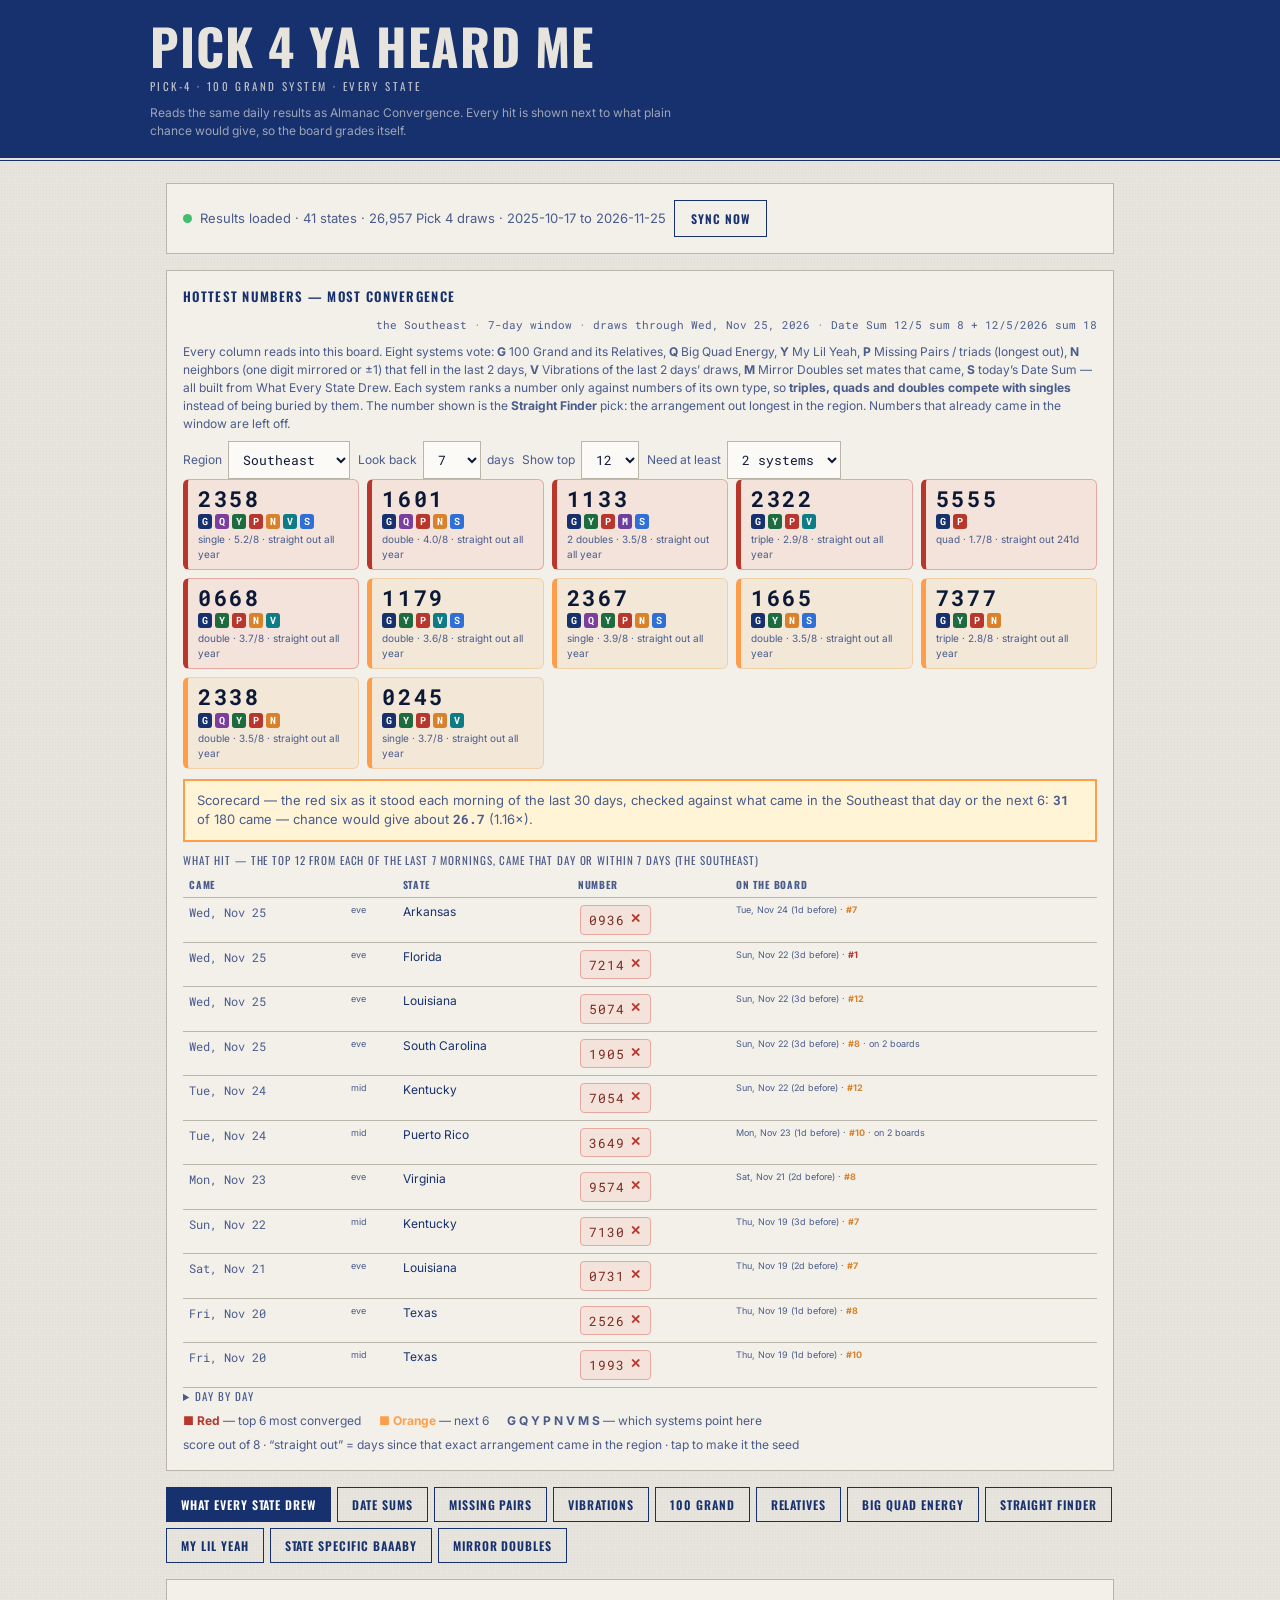
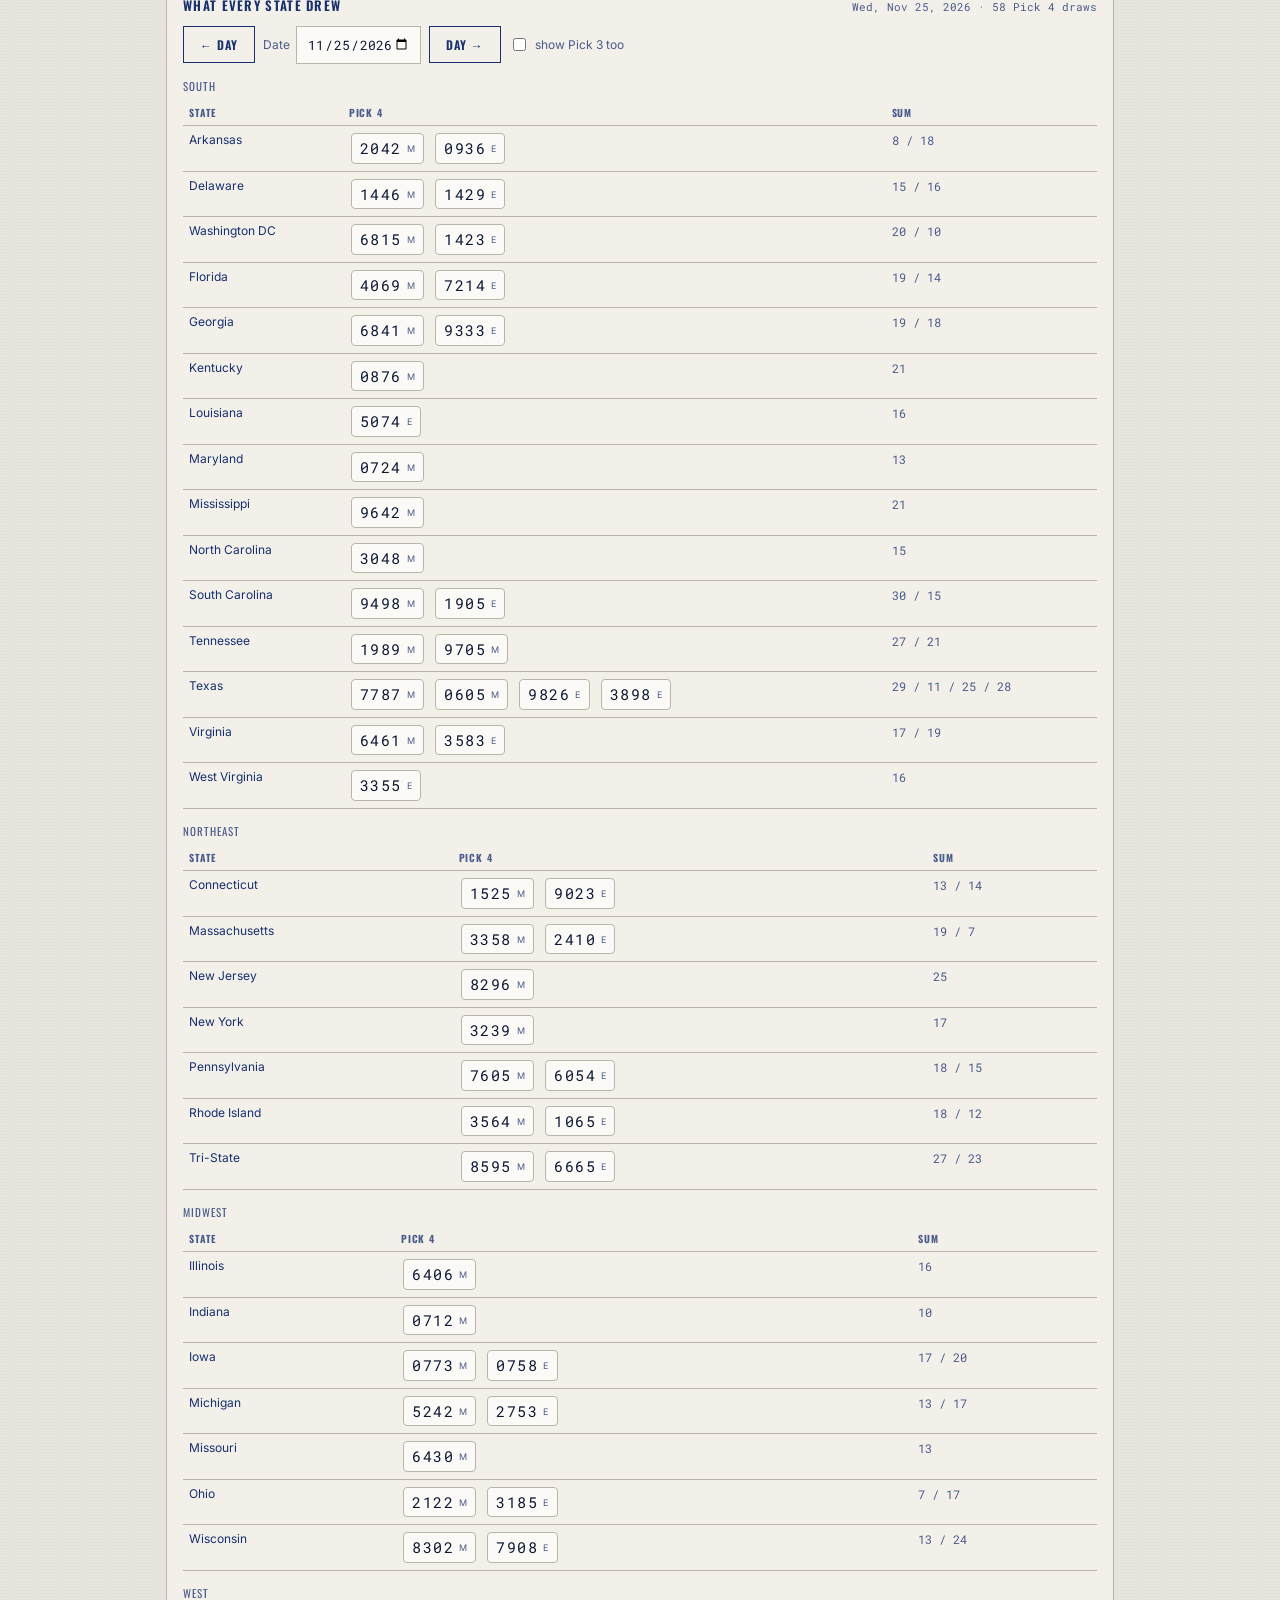
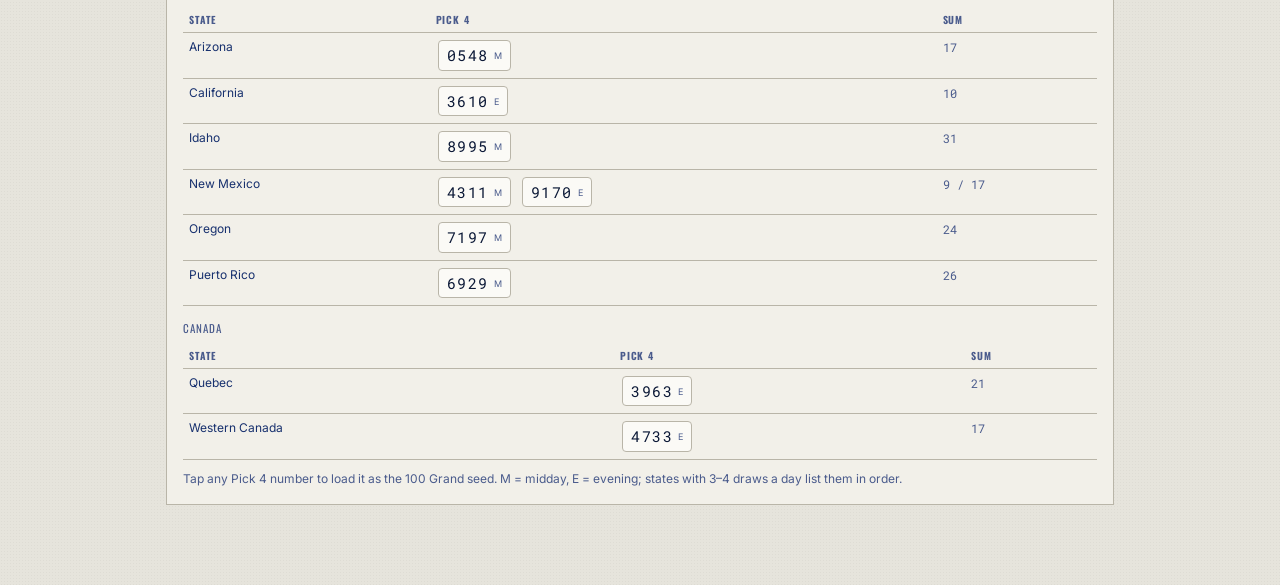
==== commit 2083a2b3: "Pick 4: Missing pairs - look up a pair/triad, states ranked by how far past their usual wait, best n" ====
--- a/docs/pick4/index.html
+++ b/docs/pick4/index.html
@@ -83,6 +83,12 @@
       <label>Look at <select id="mpK" onchange="renderMissingToday()"><option value="3" selected>Triads (123x, 122x)</option><option value="2">Pairs (12xx, 22xx)</option></select></label>
     </div>
     <div id="mpBody" class="note" style="margin-top:10px"></div>
+    <div class="famh" style="margin-top:16px">Look up a pair &mdash; which states need it</div>
+    <div class="controls">
+      <label>Pair or triad <input id="mpLook" placeholder="e.g. 023x or 00xx" maxlength="4" inputmode="numeric" autocomplete="off" oninput="renderPairLookup()" style="width:9em;font-family:'Roboto Mono',monospace;font-size:16px"></label>
+      <span class="me">type 2 digits for a pair (00xx, 12xx) or 3 for a triad (023x, 122x) &mdash; x&rsquo;s optional</span>
+    </div>
+    <div id="mpLookBody" class="note" style="margin-top:8px"></div>
   </section>
 
   <section id="tab-pairs2" class="card" data-with="pairs" hidden>
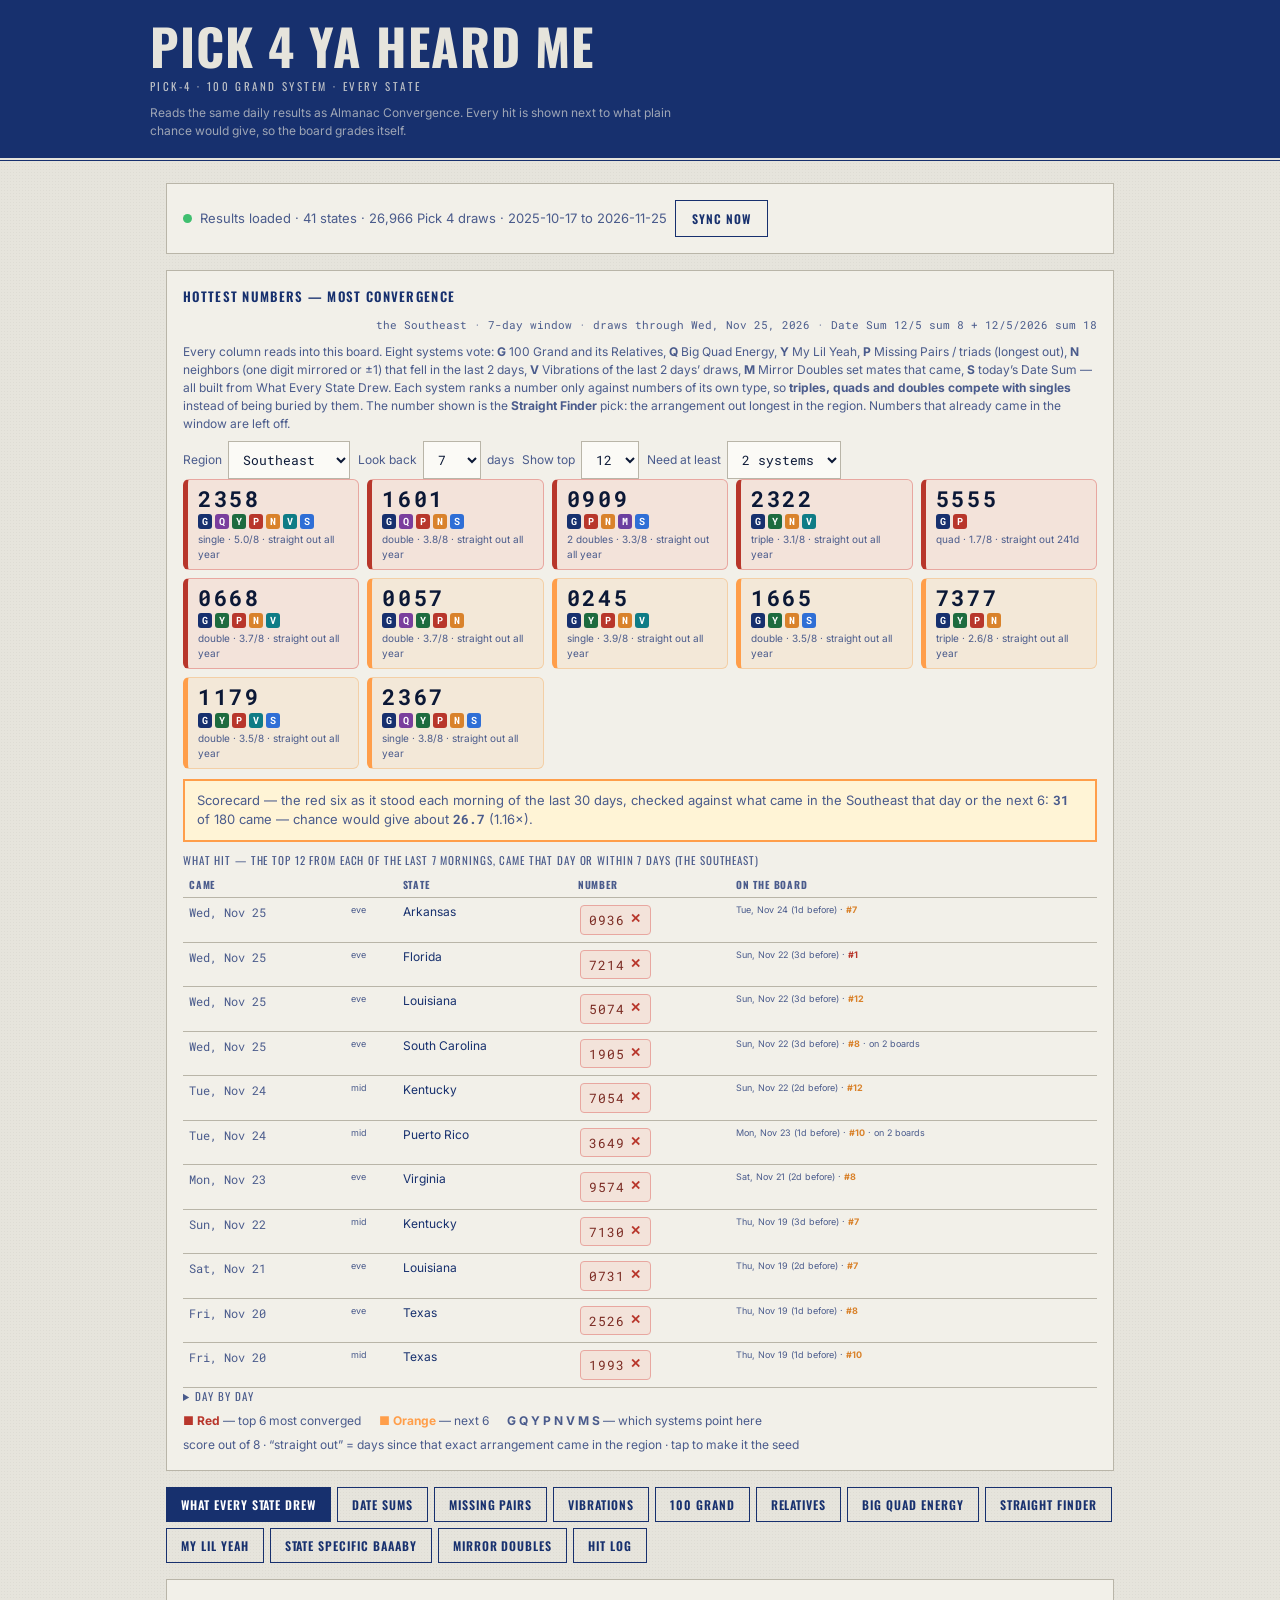
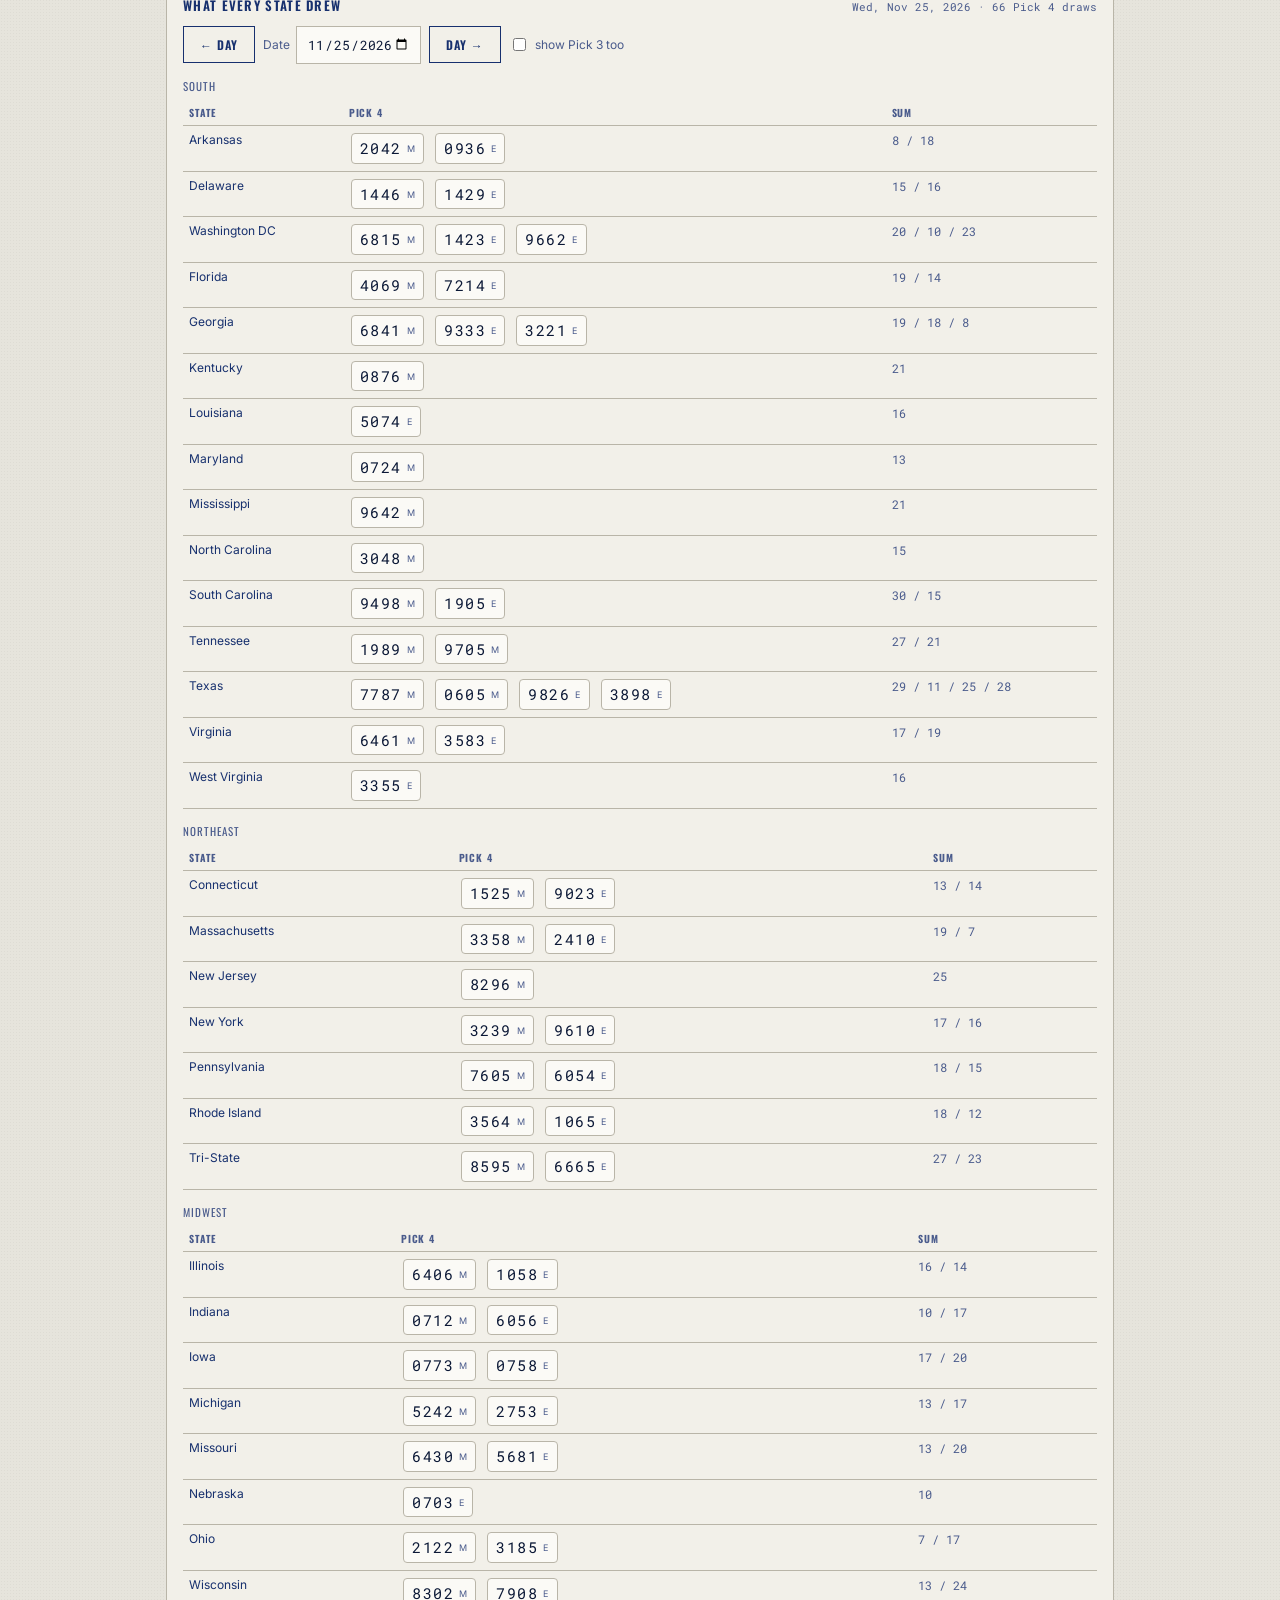
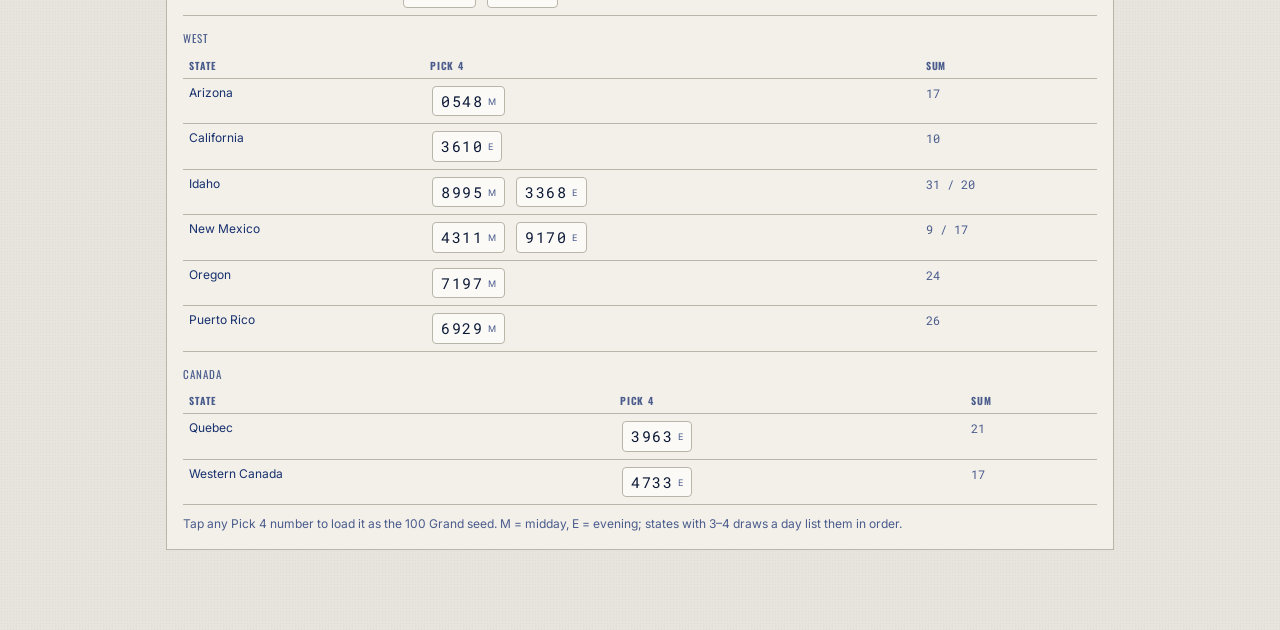
==== commit ee4238a4: "Pick 4: Hit Log tab - each signal graded against chance on the last 30 days of draws Co-Authored-By:" ====
--- a/docs/pick4/index.html
+++ b/docs/pick4/index.html
@@ -47,6 +47,7 @@
     <button class="ghost" data-tab="mly" onclick="showTab('mly')">My Lil Yeah</button>
     <button class="ghost" data-tab="need" onclick="showTab('need')">State Specific BAAABY</button>
     <button class="ghost" data-tab="mirr" onclick="showTab('mirr')">Mirror Doubles</button>
+    <button class="ghost" data-tab="log" onclick="showTab('log')">Hit Log</button>
   </div>
 
   <!-- WHAT EVERY STATE DREW -->
@@ -224,6 +225,10 @@
     <details style="margin-top:14px"><summary style="cursor:pointer;font-family:Oswald,sans-serif;text-transform:uppercase;letter-spacing:.09em;font-size:11px;color:var(--ink-soft)">Does pull work? &mdash; scorecard for this state</summary><div id="needScore" class="note">Open to compute.</div></details>
     <div class="note"><b>Pull</b> = how many relatives of a number have fallen in this state in the window, counting all four systems: <b>G</b> seeds drawn here whose 100 Grand list holds it, <b>Q</b> Big Quad relatives of its set that fell here, <b>Y</b> Family Tree relatives that fell here, <b>S</b> +1 if it is in today&rsquo;s Date Sum group. Numbers that already came in the window are left off the &ldquo;due&rdquo; list. Chance is shown beside every count: a number with many relatives is usually a single (24 ways) and would be expected more often anyway.</div>
   </section>
+  <section id="tab-log" class="card" hidden>
+    <h2>Hit Log <span class="count">is each signal actually helping?</span></h2>
+    <div id="logBody" class="note">Open this tab to build the log&hellip;</div>
+  </section>
   <section id="tab-mirr" class="card" hidden>
     <h2>Mirror Doubles <span class="count">10 sets &mdash; a single and its four mirror doubles (0&harr;5 1&harr;6 2&harr;7 3&harr;8 4&harr;9)</span></h2>
     <div class="controls">
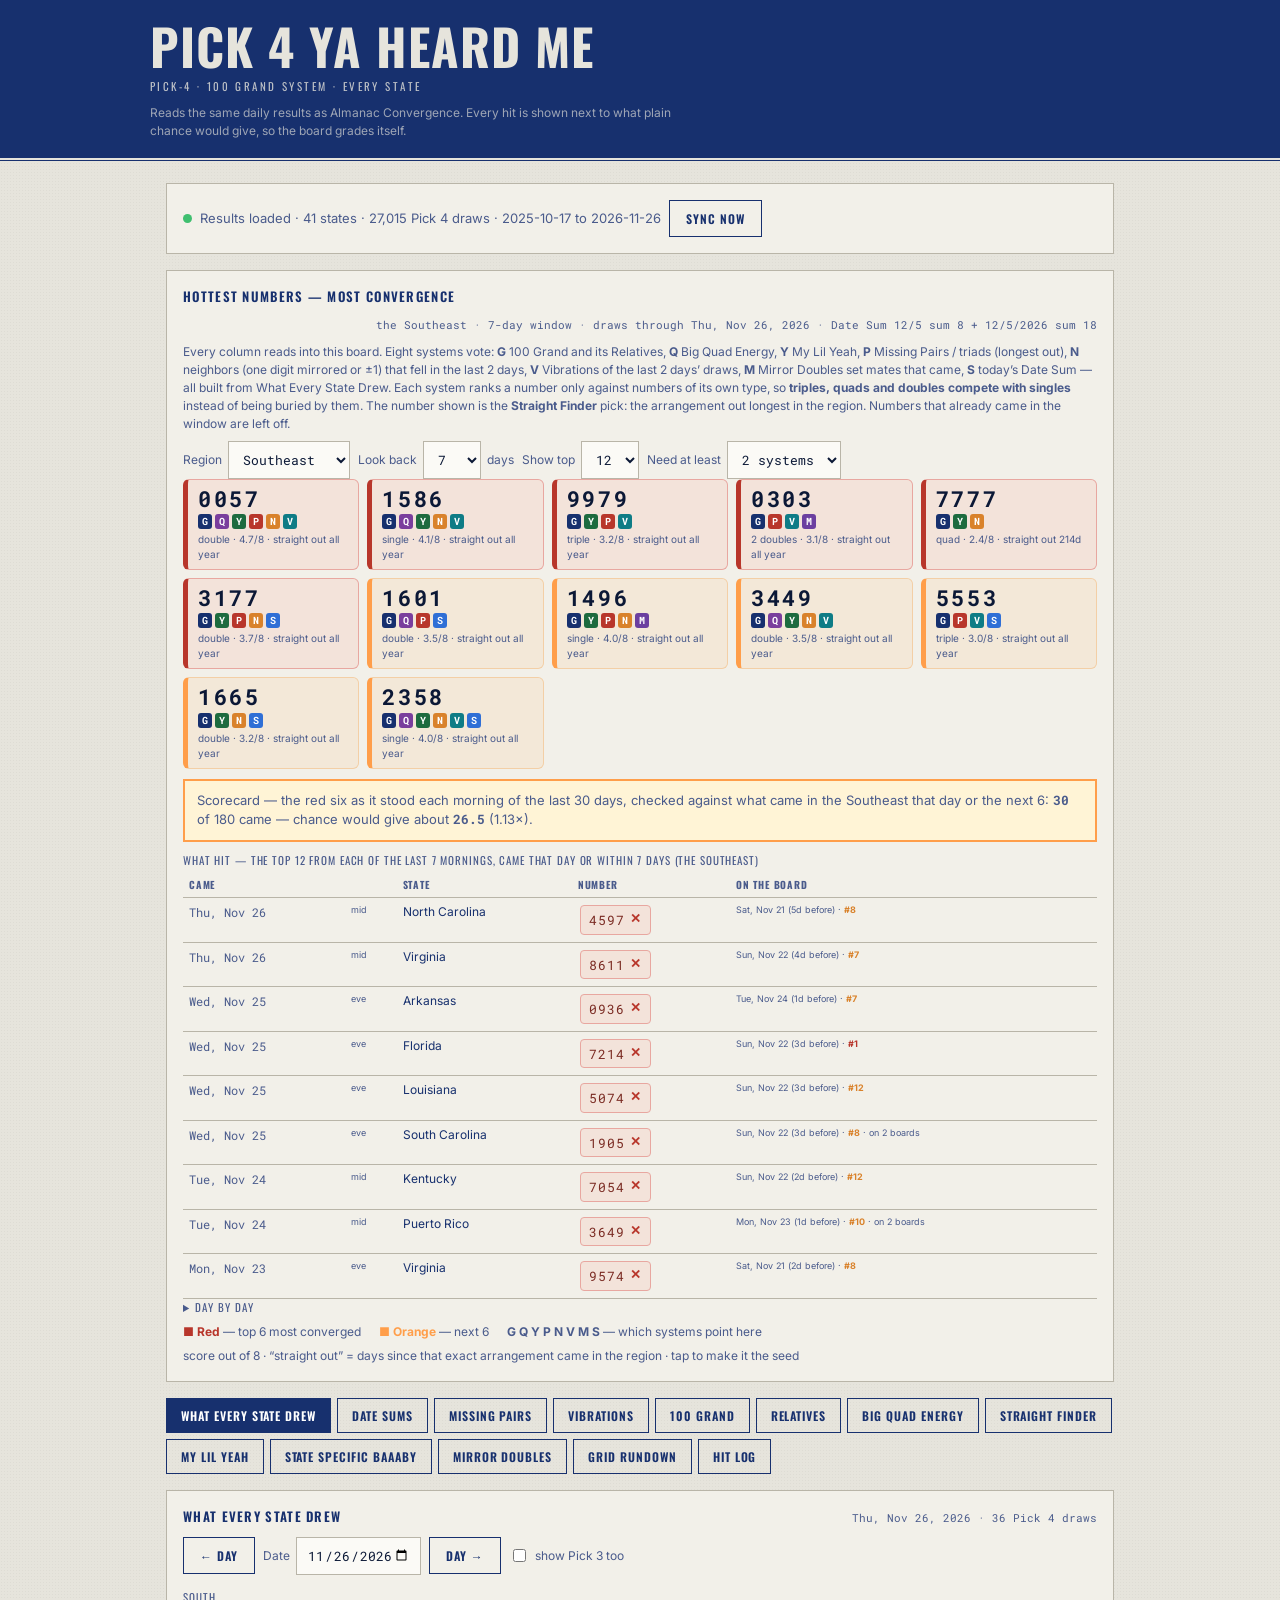
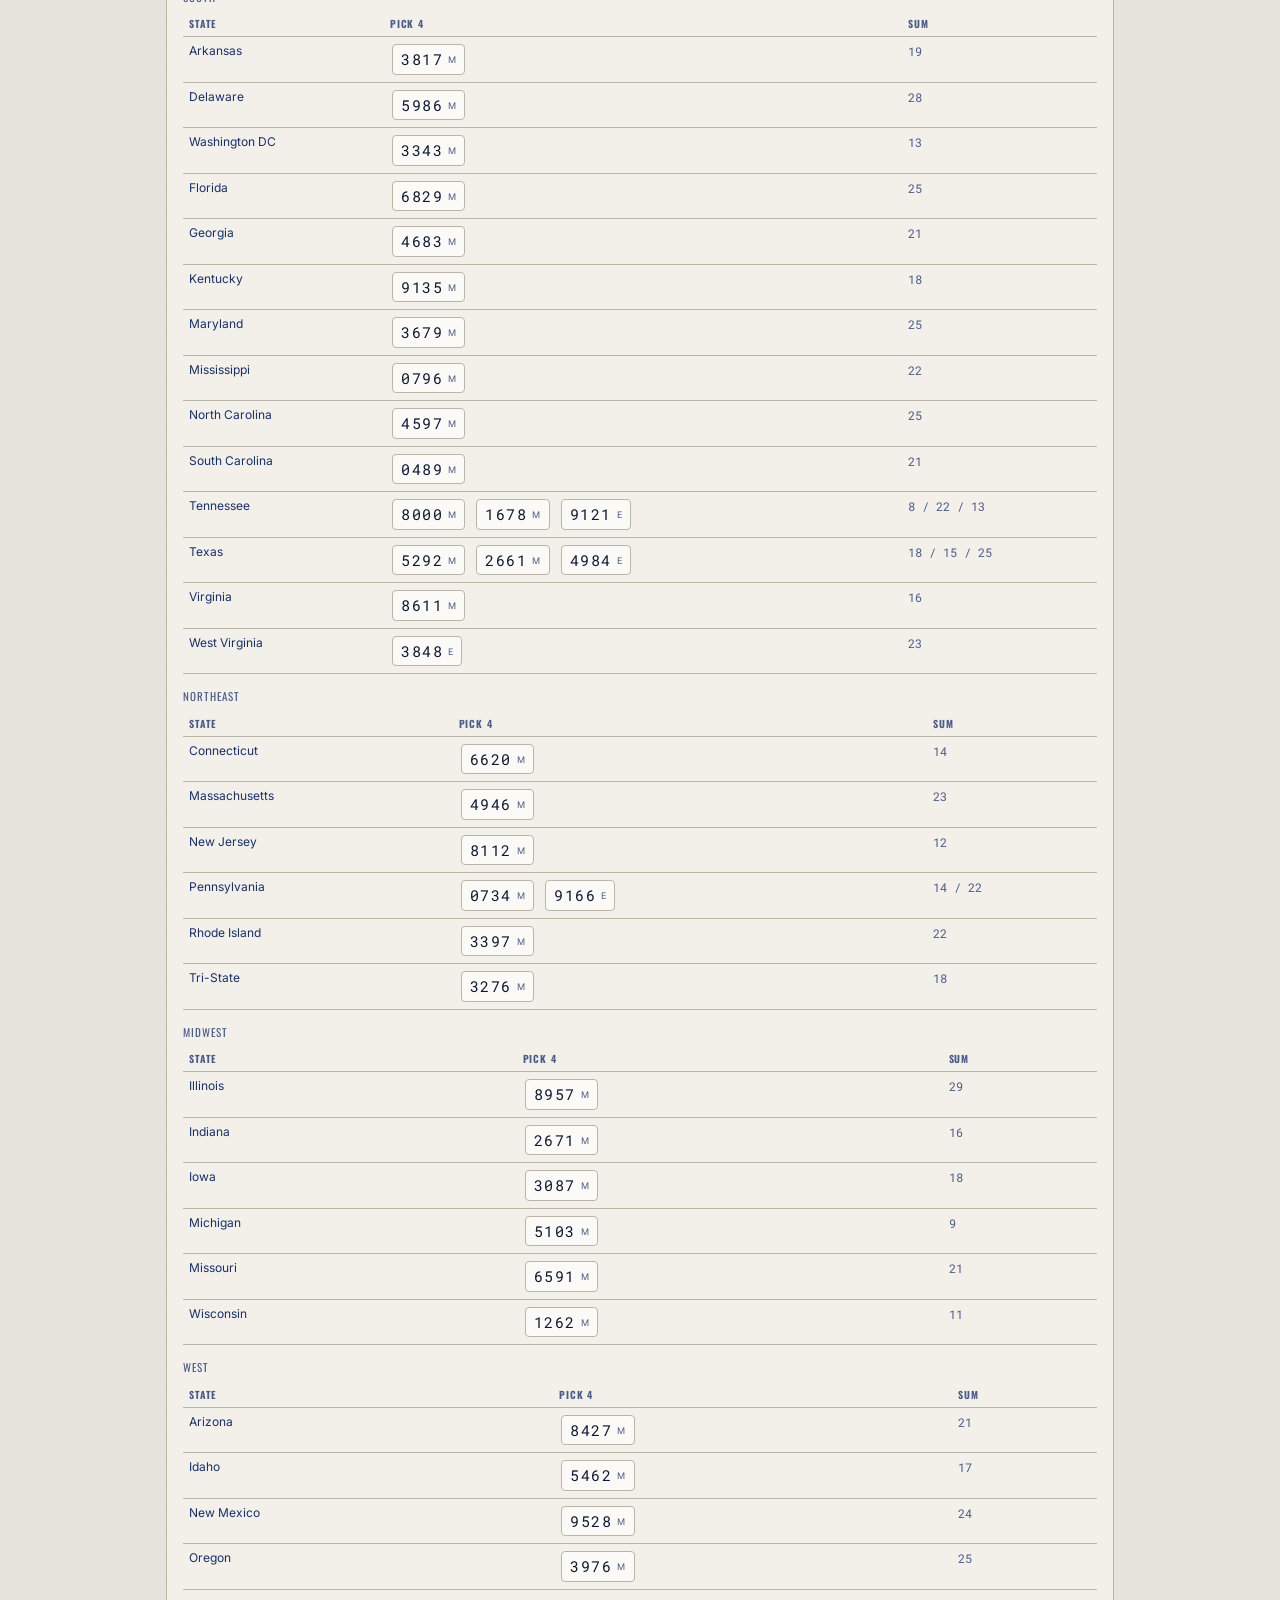
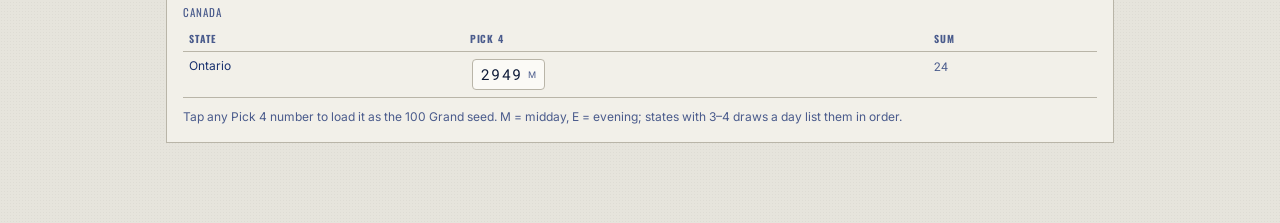
==== commit d47fbdc5: "Pick 4: Grid Rundown tab (4x4 seed / last-4 grids, mirror + flip, every line, ranked per state, clas" ====
--- a/docs/pick4/index.html
+++ b/docs/pick4/index.html
@@ -47,6 +47,7 @@
     <button class="ghost" data-tab="mly" onclick="showTab('mly')">My Lil Yeah</button>
     <button class="ghost" data-tab="need" onclick="showTab('need')">State Specific BAAABY</button>
     <button class="ghost" data-tab="mirr" onclick="showTab('mirr')">Mirror Doubles</button>
+    <button class="ghost" data-tab="grid" onclick="showTab('grid')">Grid Rundown</button>
     <button class="ghost" data-tab="log" onclick="showTab('log')">Hit Log</button>
   </div>
 
@@ -225,6 +226,18 @@
     <details style="margin-top:14px"><summary style="cursor:pointer;font-family:Oswald,sans-serif;text-transform:uppercase;letter-spacing:.09em;font-size:11px;color:var(--ink-soft)">Does pull work? &mdash; scorecard for this state</summary><div id="needScore" class="note">Open to compute.</div></details>
     <div class="note"><b>Pull</b> = how many relatives of a number have fallen in this state in the window, counting all four systems: <b>G</b> seeds drawn here whose 100 Grand list holds it, <b>Q</b> Big Quad relatives of its set that fell here, <b>Y</b> Family Tree relatives that fell here, <b>S</b> +1 if it is in today&rsquo;s Date Sum group. Numbers that already came in the window are left off the &ldquo;due&rdquo; list. Chance is shown beside every count: a number with many relatives is usually a single (24 ways) and would be expected more often anyway.</div>
   </section>
+  <section id="tab-grid" class="card" hidden>
+    <h2>Grid Rundown <span class="count">4&times;4 grids, mirror &amp; flip, every line &mdash; ranked for the state</span></h2>
+    <div class="controls">
+      <label>State <select id="grState" onchange="grStateChanged()"></select></label>
+      <label>Build from <select id="grMethod" onchange="renderGrid()"><option value="ccw" selected>seed &mdash; counter-clockwise fill</option><option value="cw">seed &mdash; clockwise fill</option><option value="last4">last 4 draws (rows)</option></select></label>
+      <label>Seed <input id="grSeed" maxlength="4" inputmode="numeric" autocomplete="off" oninput="if(this.value.length===4||!this.value)renderGrid()" style="width:5.5em;font-family:'Roboto Mono',monospace;font-size:16px"></label>
+      <label>Rundown key <select id="grKey" onchange="renderGrid()"><option value="1234" selected>+1+2+3+4</option><option value="1111">+1+1+1+1</option><option value="6428">+6+4+2+8</option><option value="custom">my own key&hellip;</option></select></label>
+      <label id="grKeyBox" style="display:none">Key <input id="grKeyOwn" maxlength="4" inputmode="numeric" oninput="if(this.value.length===4)renderGrid()" style="width:5em;font-family:'Roboto Mono',monospace"></label>
+      <label><input type="checkbox" id="grFlip" checked onchange="renderGrid()"> flip grid</label>
+    </div>
+    <div id="grBody" class="note" style="margin-top:10px"></div>
+  </section>
   <section id="tab-log" class="card" hidden>
     <h2>Hit Log <span class="count">is each signal actually helping?</span></h2>
     <div id="logBody" class="note">Open this tab to build the log&hellip;</div>
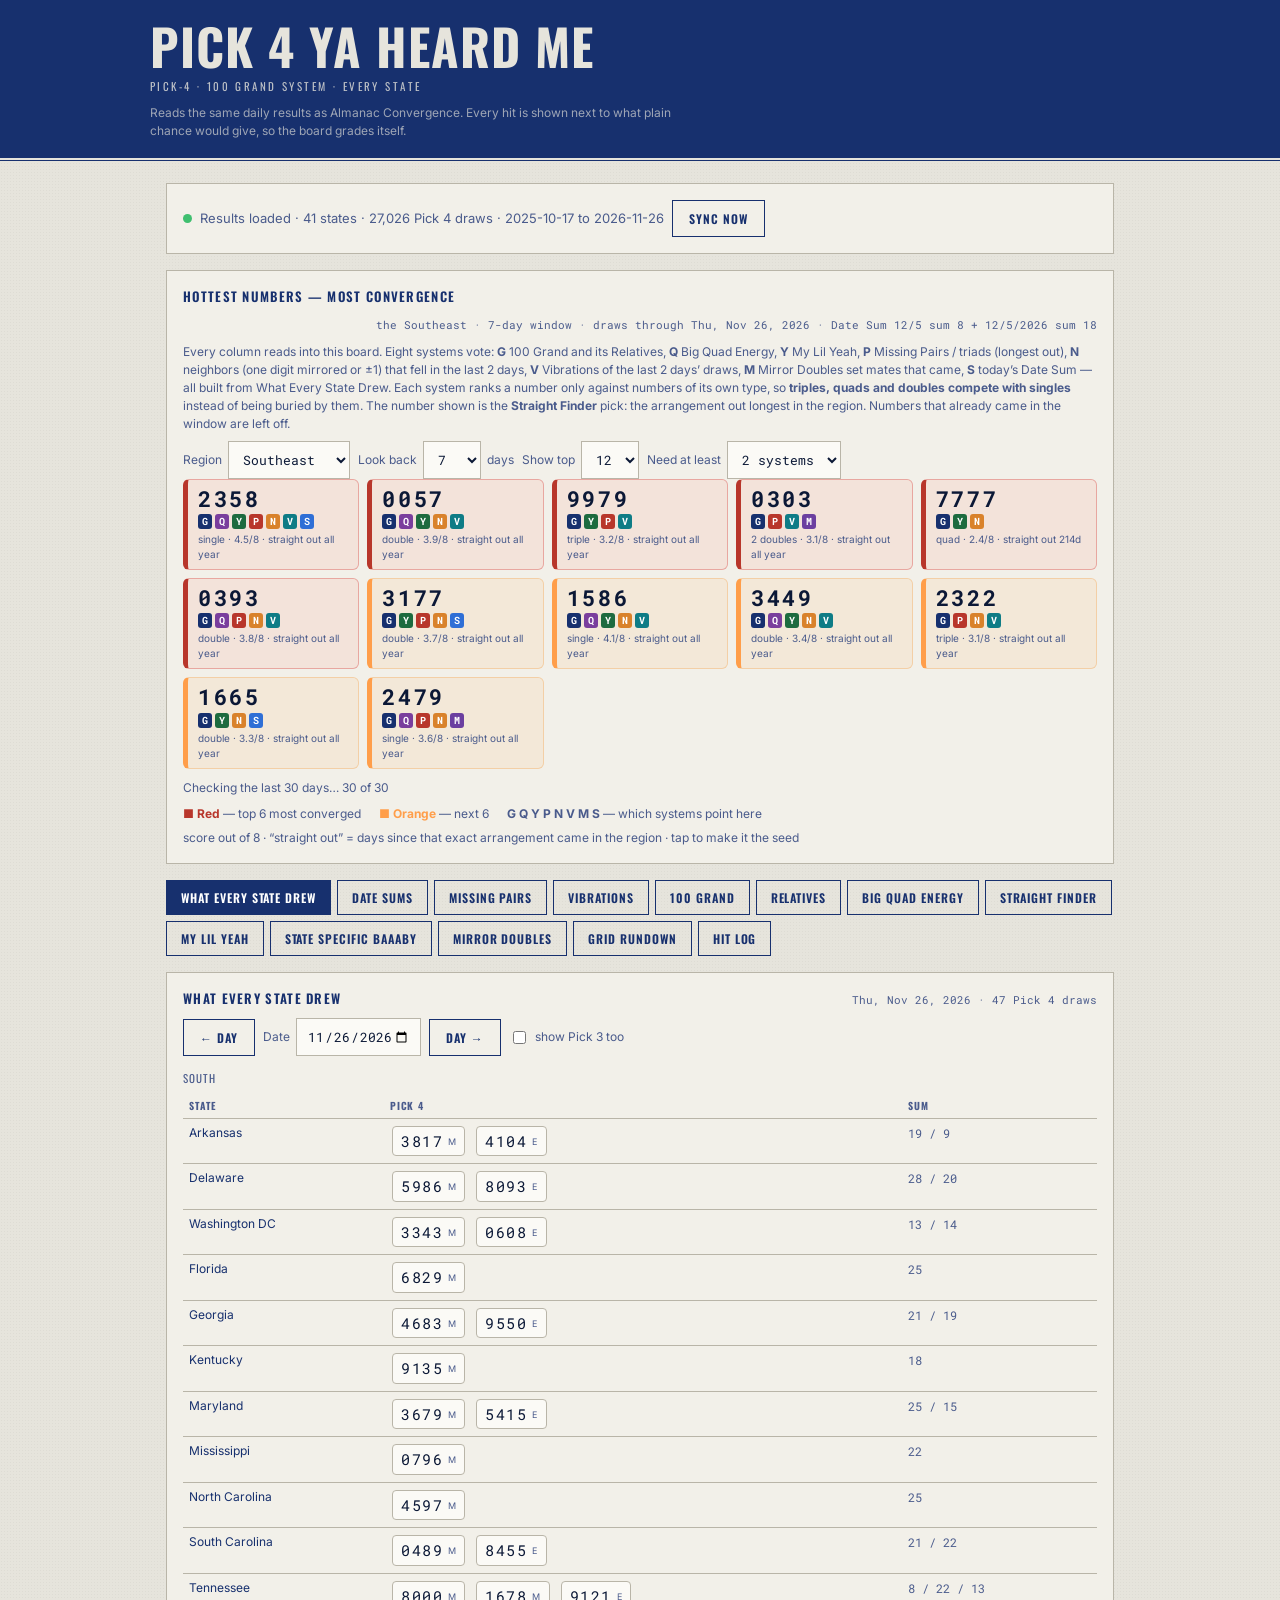
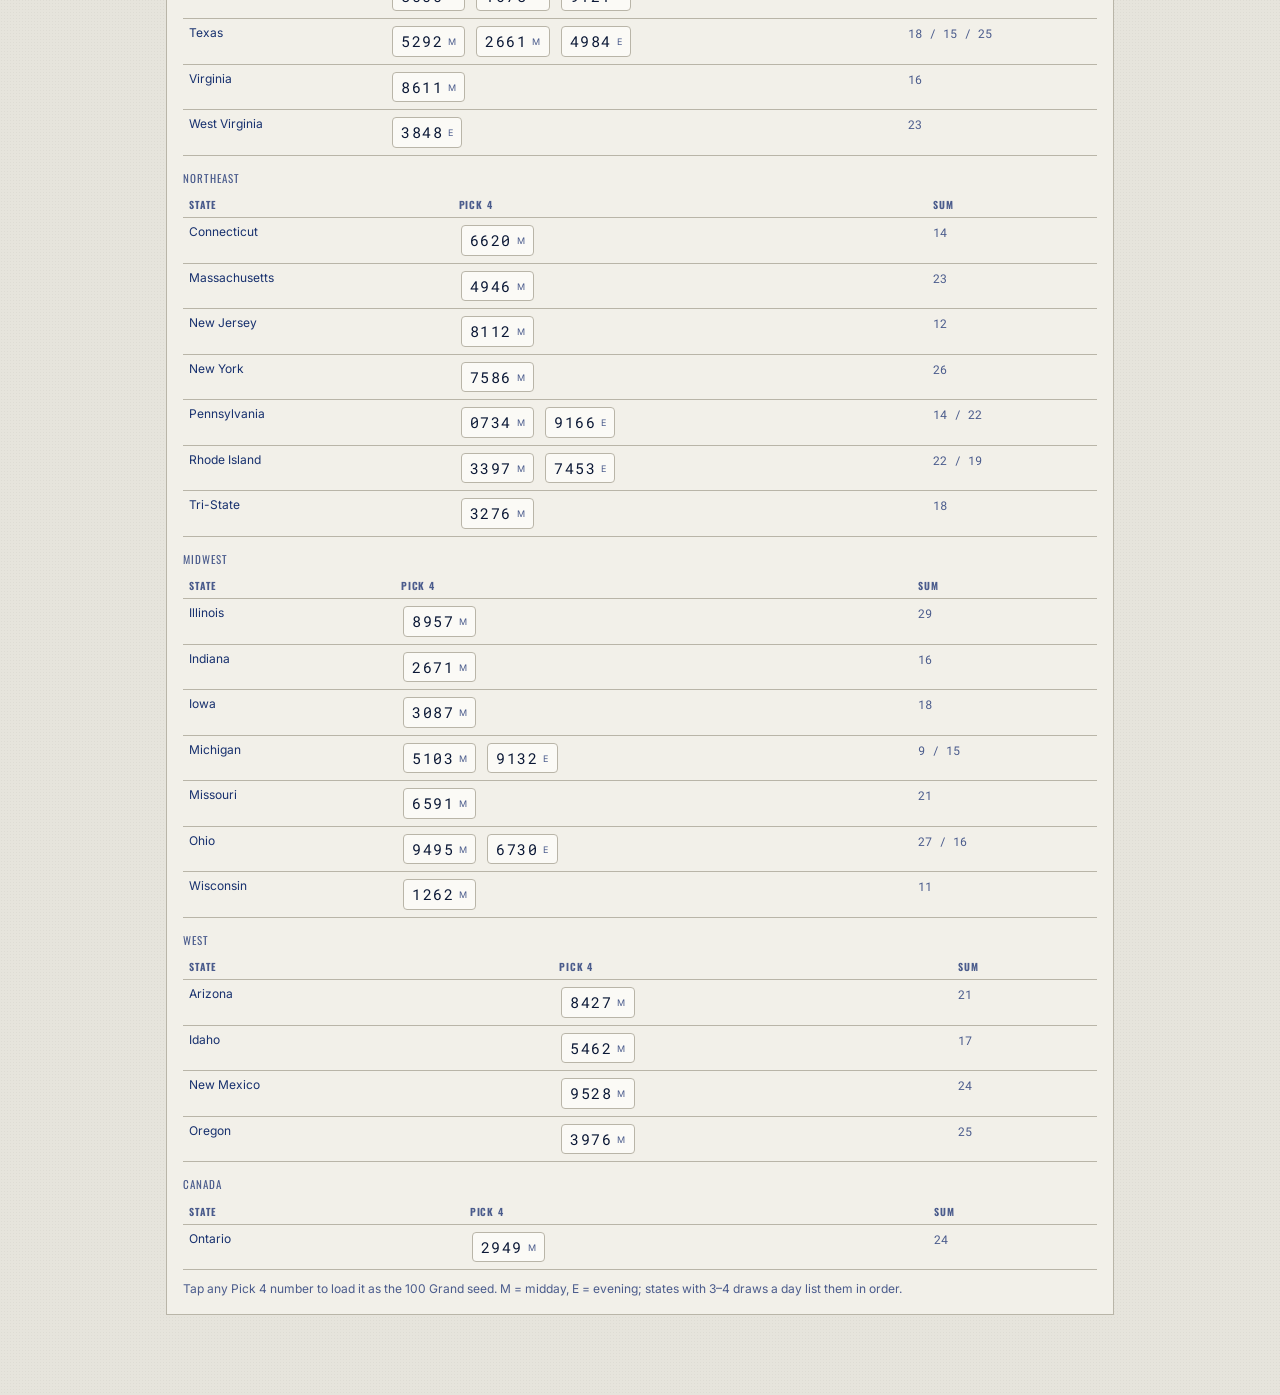
==== commit f8c14163: "Sync from claude.ai 2026-11-27 04:25 UTC: results + pages Co-Authored-By: Claude Opus 5.5 <noreply@a" ====
--- a/docs/pick4/index.html
+++ b/docs/pick4/index.html
@@ -227,16 +227,8 @@
     <div class="note"><b>Pull</b> = how many relatives of a number have fallen in this state in the window, counting all four systems: <b>G</b> seeds drawn here whose 100 Grand list holds it, <b>Q</b> Big Quad relatives of its set that fell here, <b>Y</b> Family Tree relatives that fell here, <b>S</b> +1 if it is in today&rsquo;s Date Sum group. Numbers that already came in the window are left off the &ldquo;due&rdquo; list. Chance is shown beside every count: a number with many relatives is usually a single (24 ways) and would be expected more often anyway.</div>
   </section>
   <section id="tab-grid" class="card" hidden>
-    <h2>Grid Rundown <span class="count">4&times;4 grids, mirror &amp; flip, every line &mdash; ranked for the state</span></h2>
-    <div class="controls">
-      <label>State <select id="grState" onchange="grStateChanged()"></select></label>
-      <label>Build from <select id="grMethod" onchange="renderGrid()"><option value="ccw" selected>seed &mdash; counter-clockwise fill</option><option value="cw">seed &mdash; clockwise fill</option><option value="last4">last 4 draws (rows)</option></select></label>
-      <label>Seed <input id="grSeed" maxlength="4" inputmode="numeric" autocomplete="off" oninput="if(this.value.length===4||!this.value)renderGrid()" style="width:5.5em;font-family:'Roboto Mono',monospace;font-size:16px"></label>
-      <label>Rundown key <select id="grKey" onchange="renderGrid()"><option value="1234" selected>+1+2+3+4</option><option value="1111">+1+1+1+1</option><option value="6428">+6+4+2+8</option><option value="custom">my own key&hellip;</option></select></label>
-      <label id="grKeyBox" style="display:none">Key <input id="grKeyOwn" maxlength="4" inputmode="numeric" oninput="if(this.value.length===4)renderGrid()" style="width:5em;font-family:'Roboto Mono',monospace"></label>
-      <label><input type="checkbox" id="grFlip" checked onchange="renderGrid()"> flip grid</label>
-    </div>
-    <div id="grBody" class="note" style="margin-top:10px"></div>
+    <h2>Grid Rundown <span class="count">Master Grid System &mdash; 4&times;4 base + mirror grid, every row, column and diagonal, ranked</span></h2>
+    <div id="gridHost" style="margin-top:10px"></div>
   </section>
   <section id="tab-log" class="card" hidden>
     <h2>Hit Log <span class="count">is each signal actually helping?</span></h2>
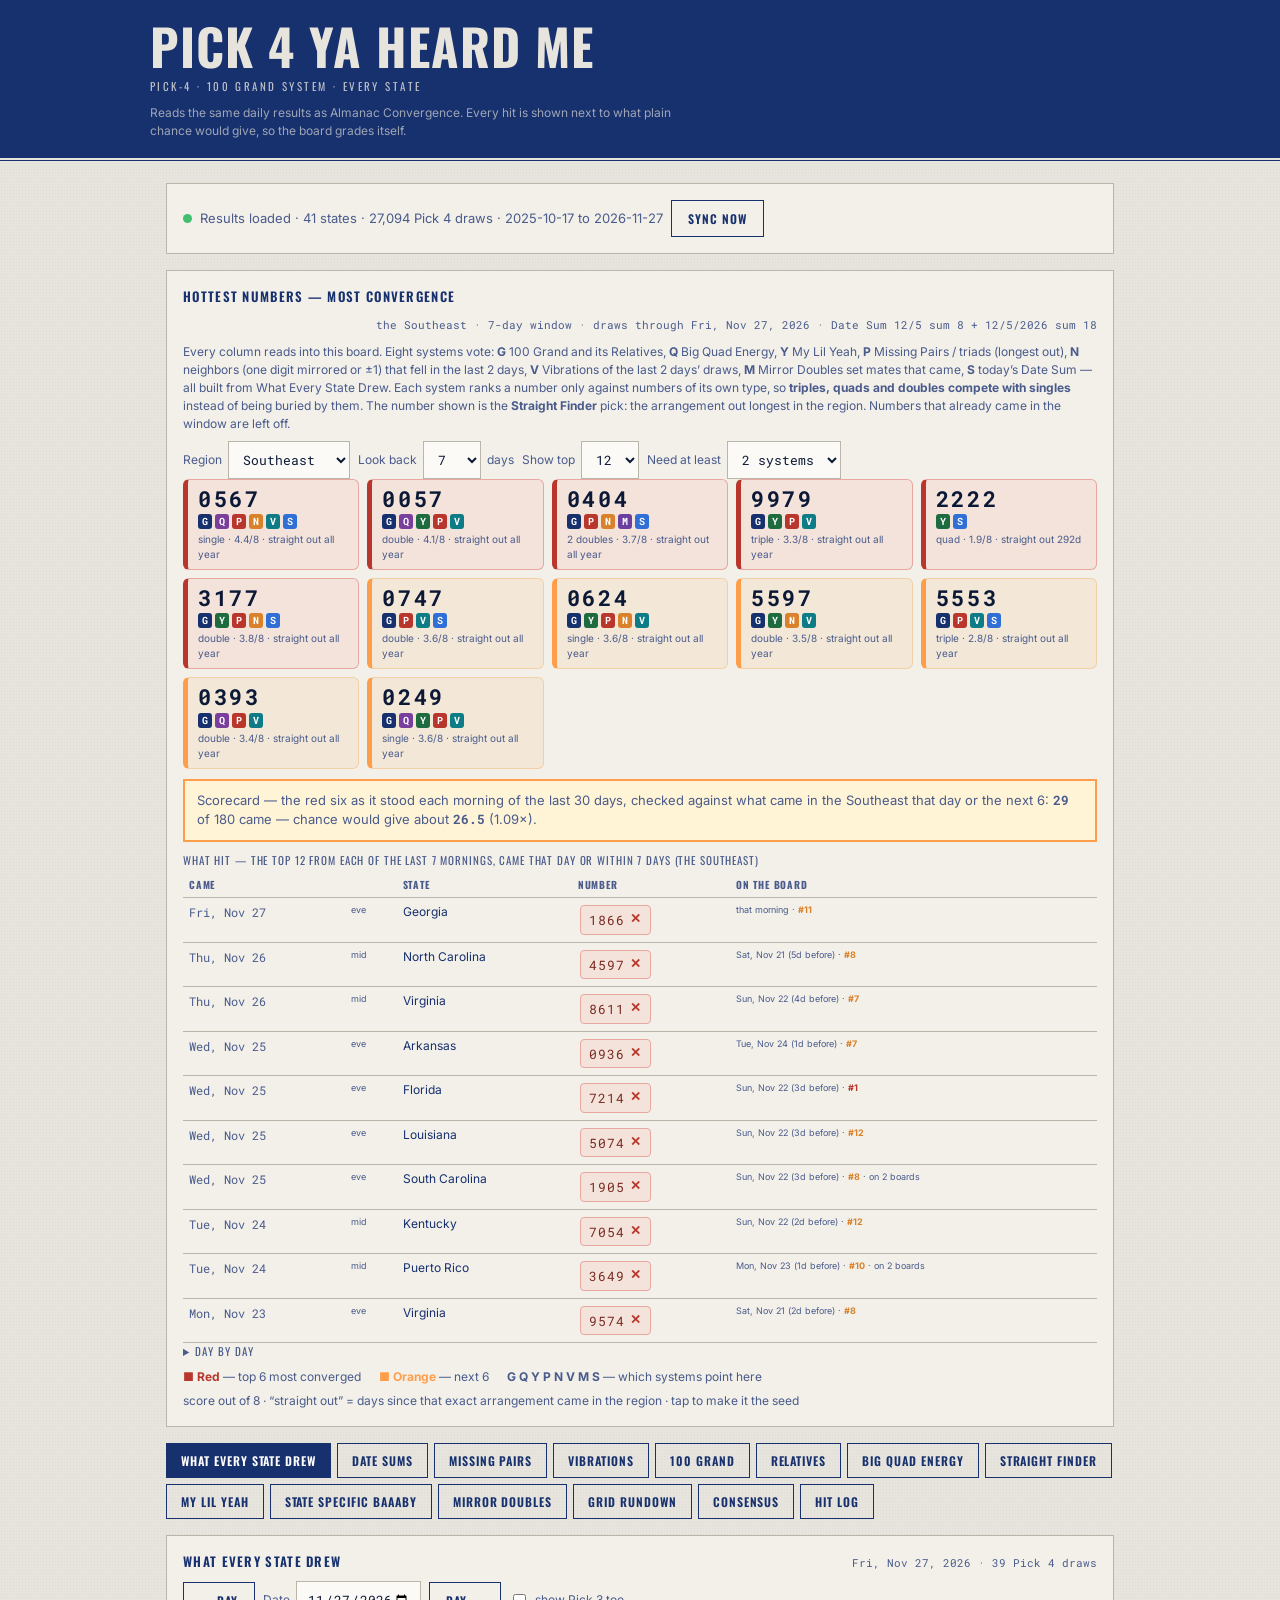
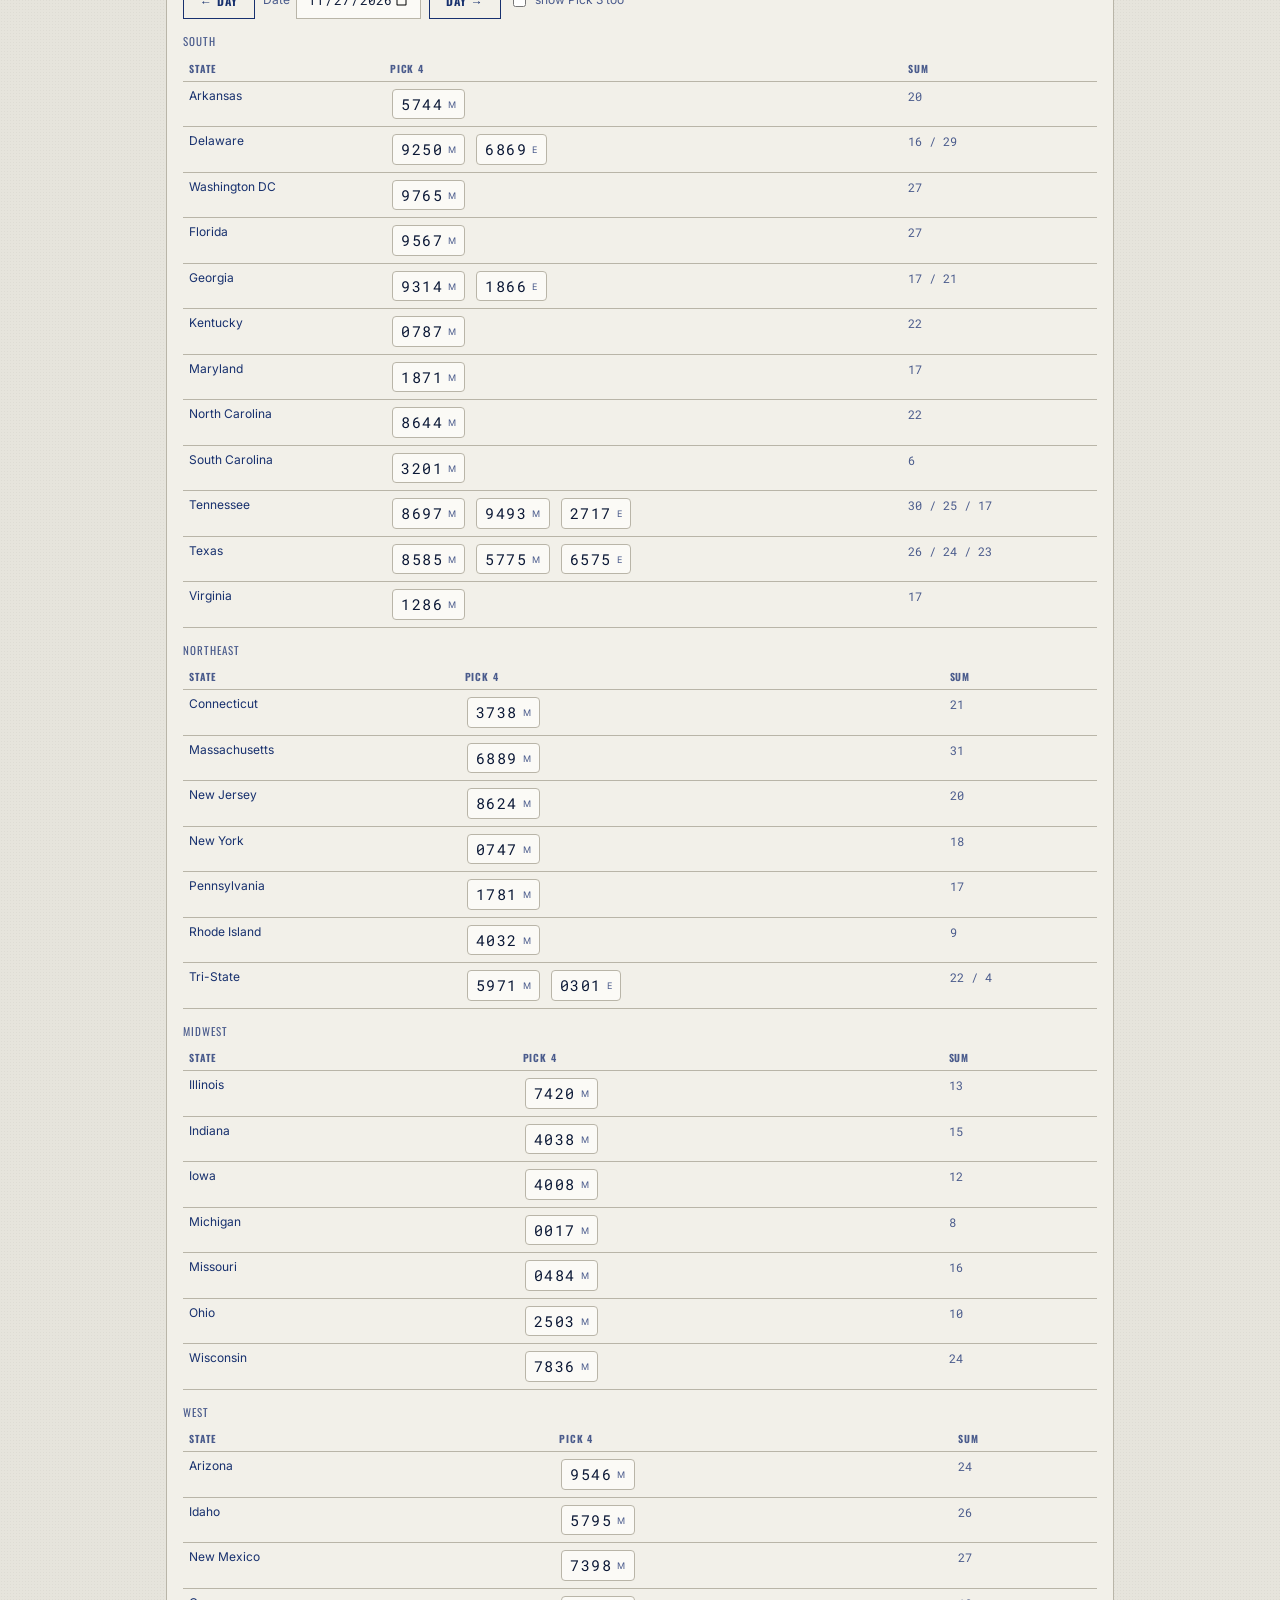
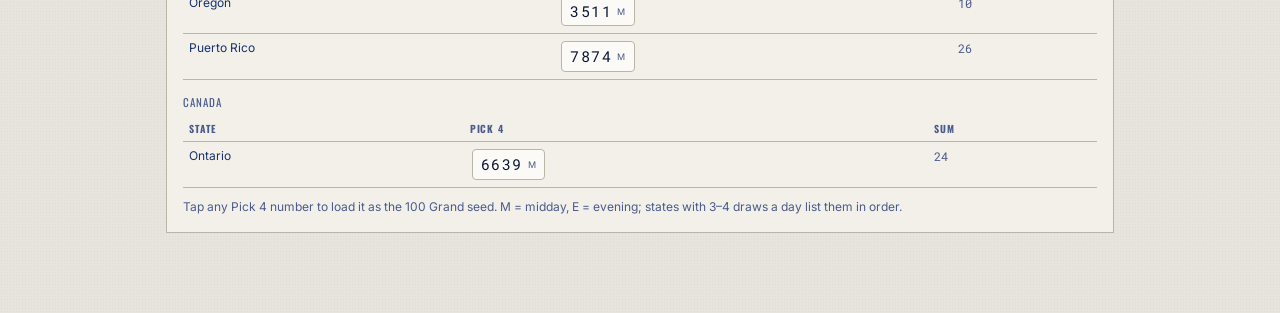
==== commit 095ce38a: "Sync from claude.ai 2026-11-28T03:25Z: results + pages" ====
--- a/docs/pick4/index.html
+++ b/docs/pick4/index.html
@@ -48,6 +48,7 @@
     <button class="ghost" data-tab="need" onclick="showTab('need')">State Specific BAAABY</button>
     <button class="ghost" data-tab="mirr" onclick="showTab('mirr')">Mirror Doubles</button>
     <button class="ghost" data-tab="grid" onclick="showTab('grid')">Grid Rundown</button>
+    <button class="ghost" data-tab="cons" onclick="showTab('cons')">Consensus</button>
     <button class="ghost" data-tab="log" onclick="showTab('log')">Hit Log</button>
   </div>
 
@@ -229,6 +230,12 @@
   <section id="tab-grid" class="card" hidden>
     <h2>Grid Rundown <span class="count">Master Grid System &mdash; 4&times;4 base + mirror grid, every row, column and diagonal, ranked</span></h2>
     <div id="gridHost" style="margin-top:10px"></div>
+    <h2 style="margin-top:22px">GA Rundown <span class="count">the Grid System &mdash; photo / circled system: +1 rundown, date sum digit circled, play list</span></h2>
+    <div id="gaHost" style="margin-top:10px"></div>
+  </section>
+  <section id="tab-cons" class="card" hidden>
+    <h2>Consensus <span class="count">every system together &mdash; numbers ranked by how many systems point at them</span></h2>
+    <div id="consHost" style="margin-top:10px"></div>
   </section>
   <section id="tab-log" class="card" hidden>
     <h2>Hit Log <span class="count">is each signal actually helping?</span></h2>
@@ -246,6 +253,9 @@
 </div>
 <script src="tree.js"></script>
 <script src="app.js"></script>
+<script src="garun-1.js"></script>
+<script src="cons-p4.js"></script>
+<script src="consensus-1.js"></script>
 </body></html>
 
 </body></html>
